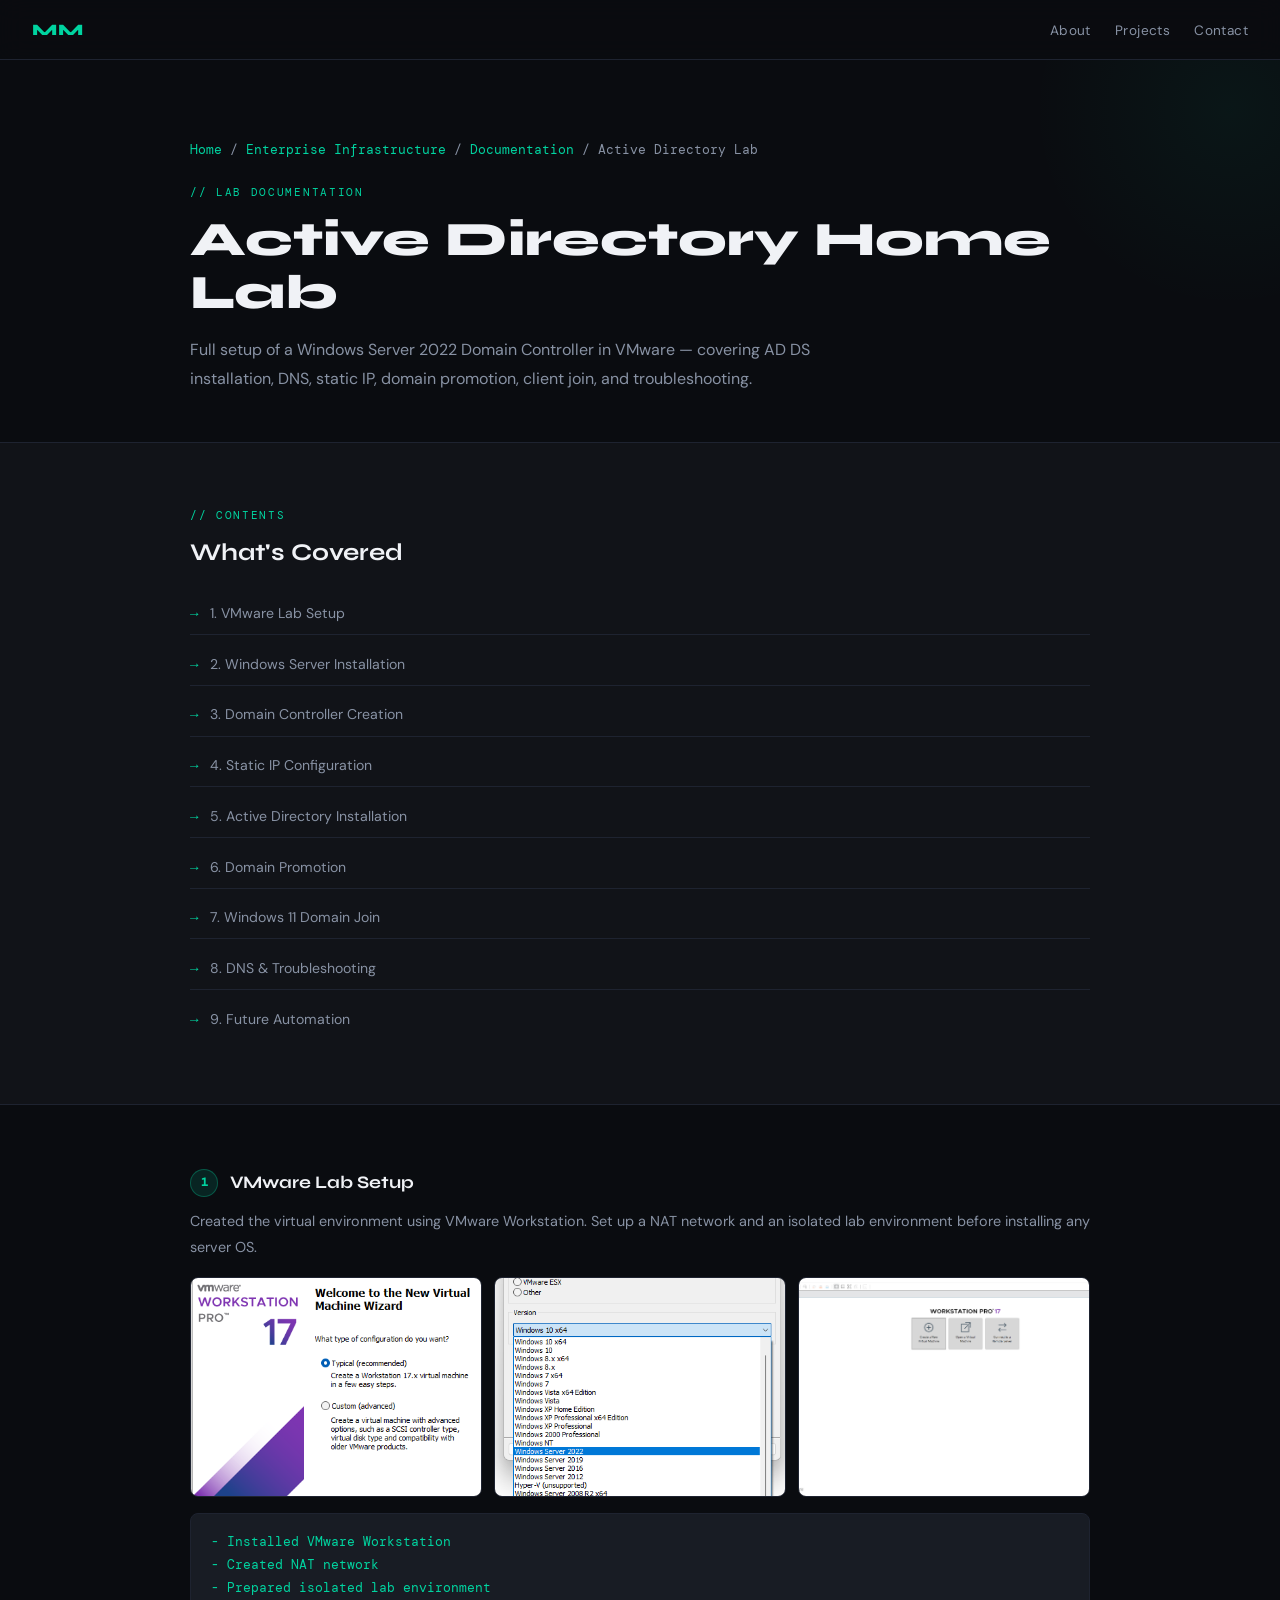
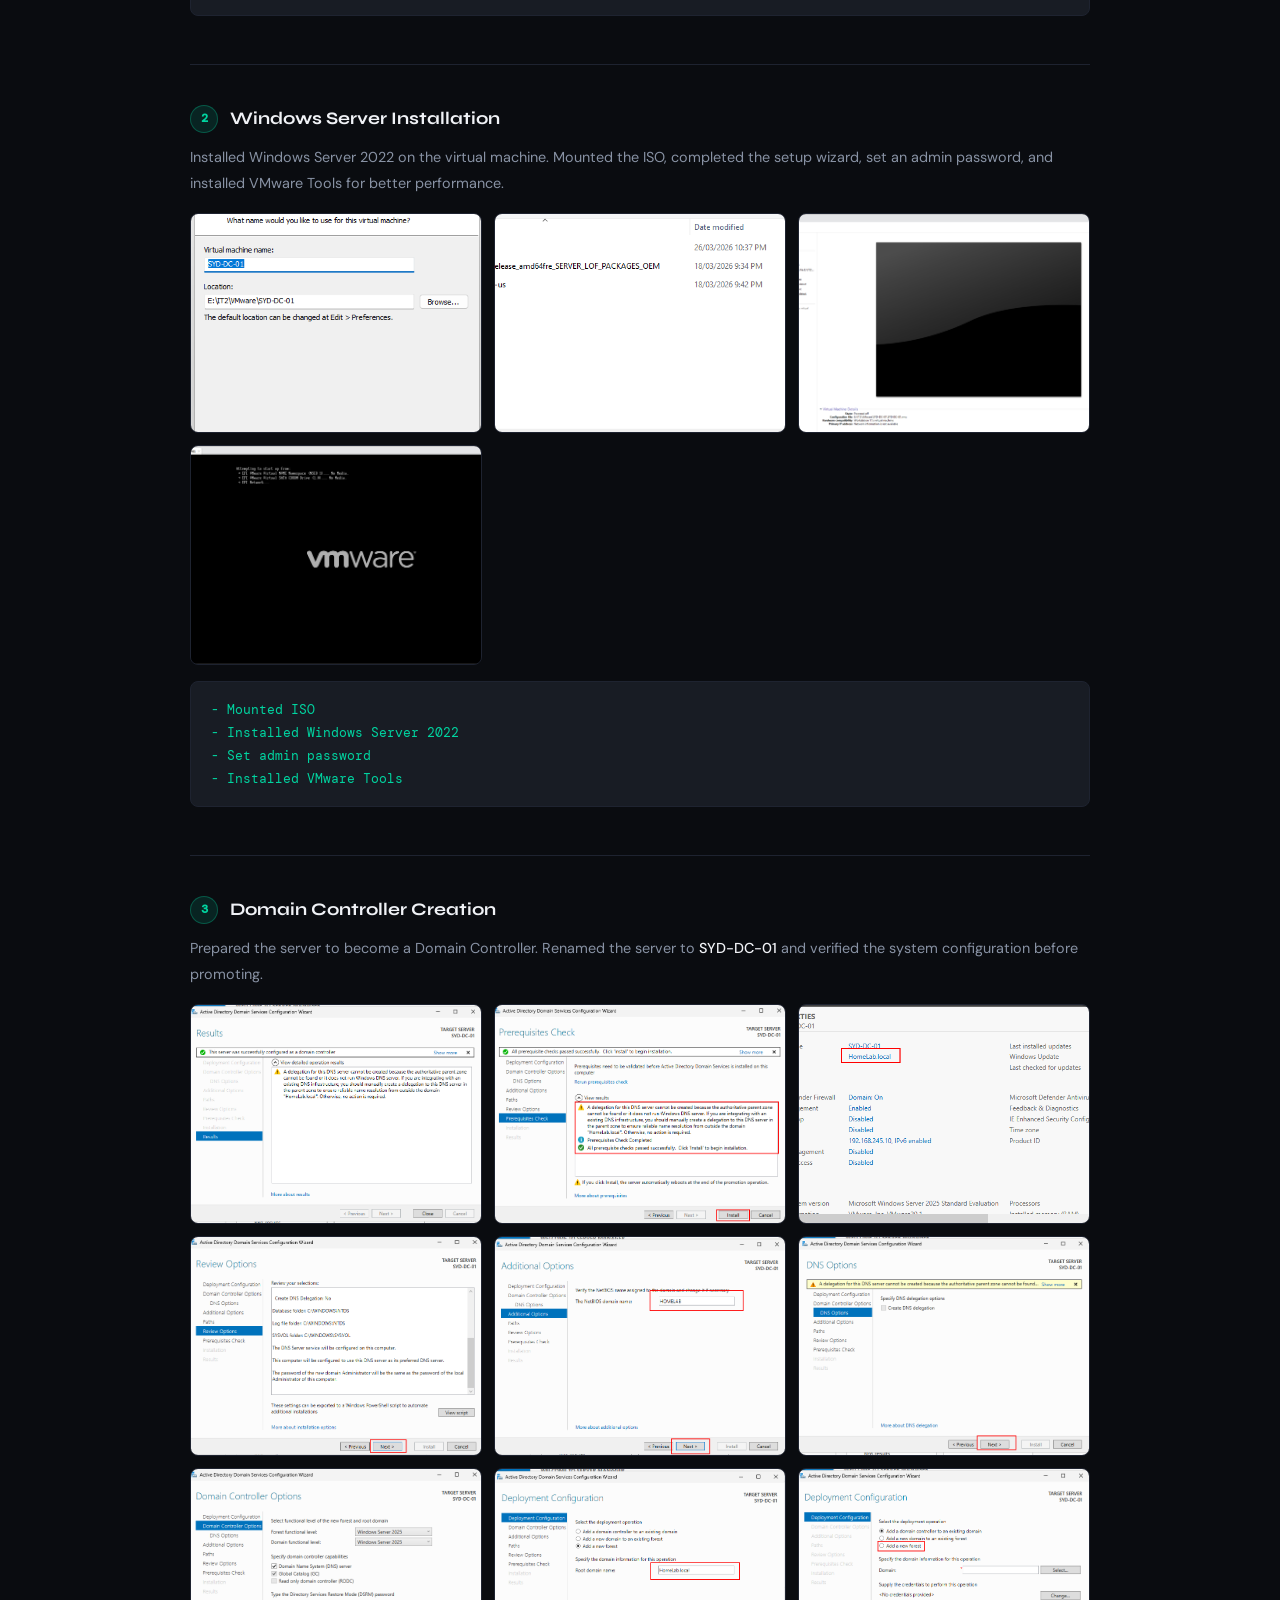
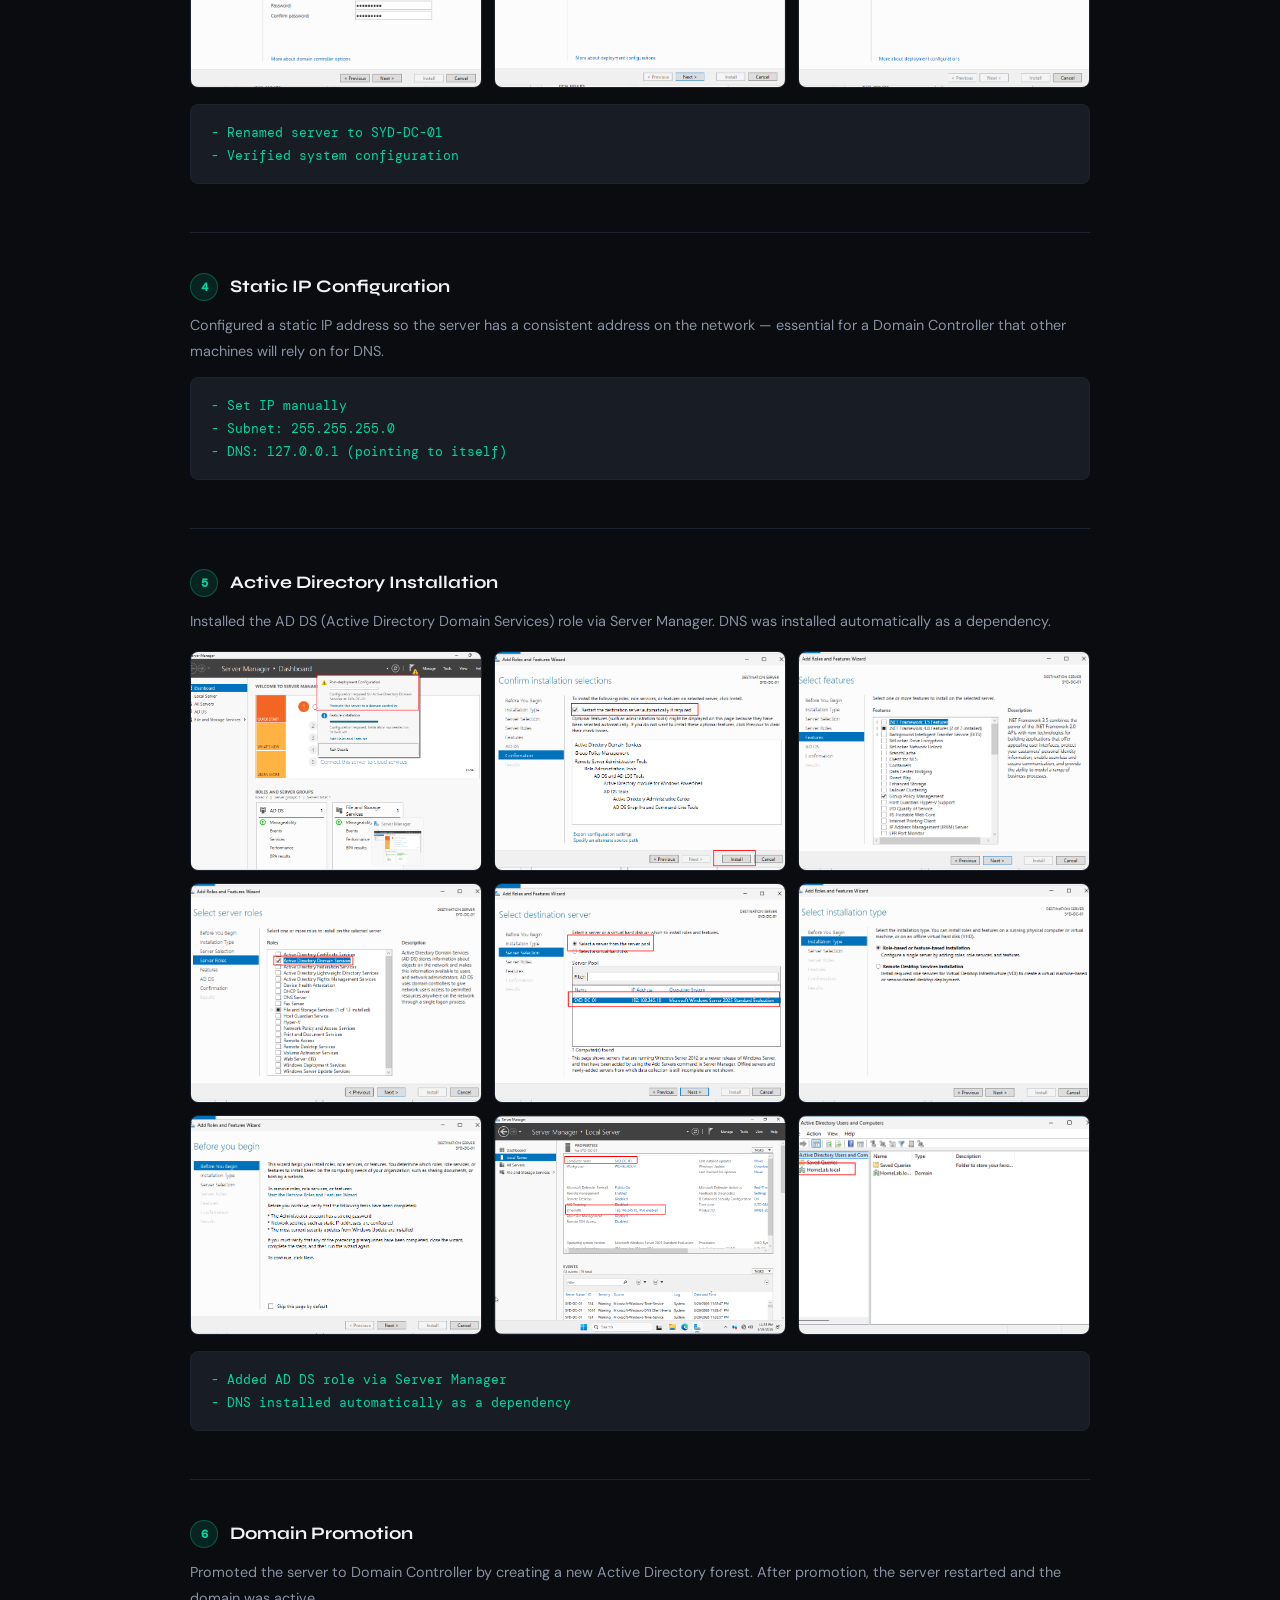
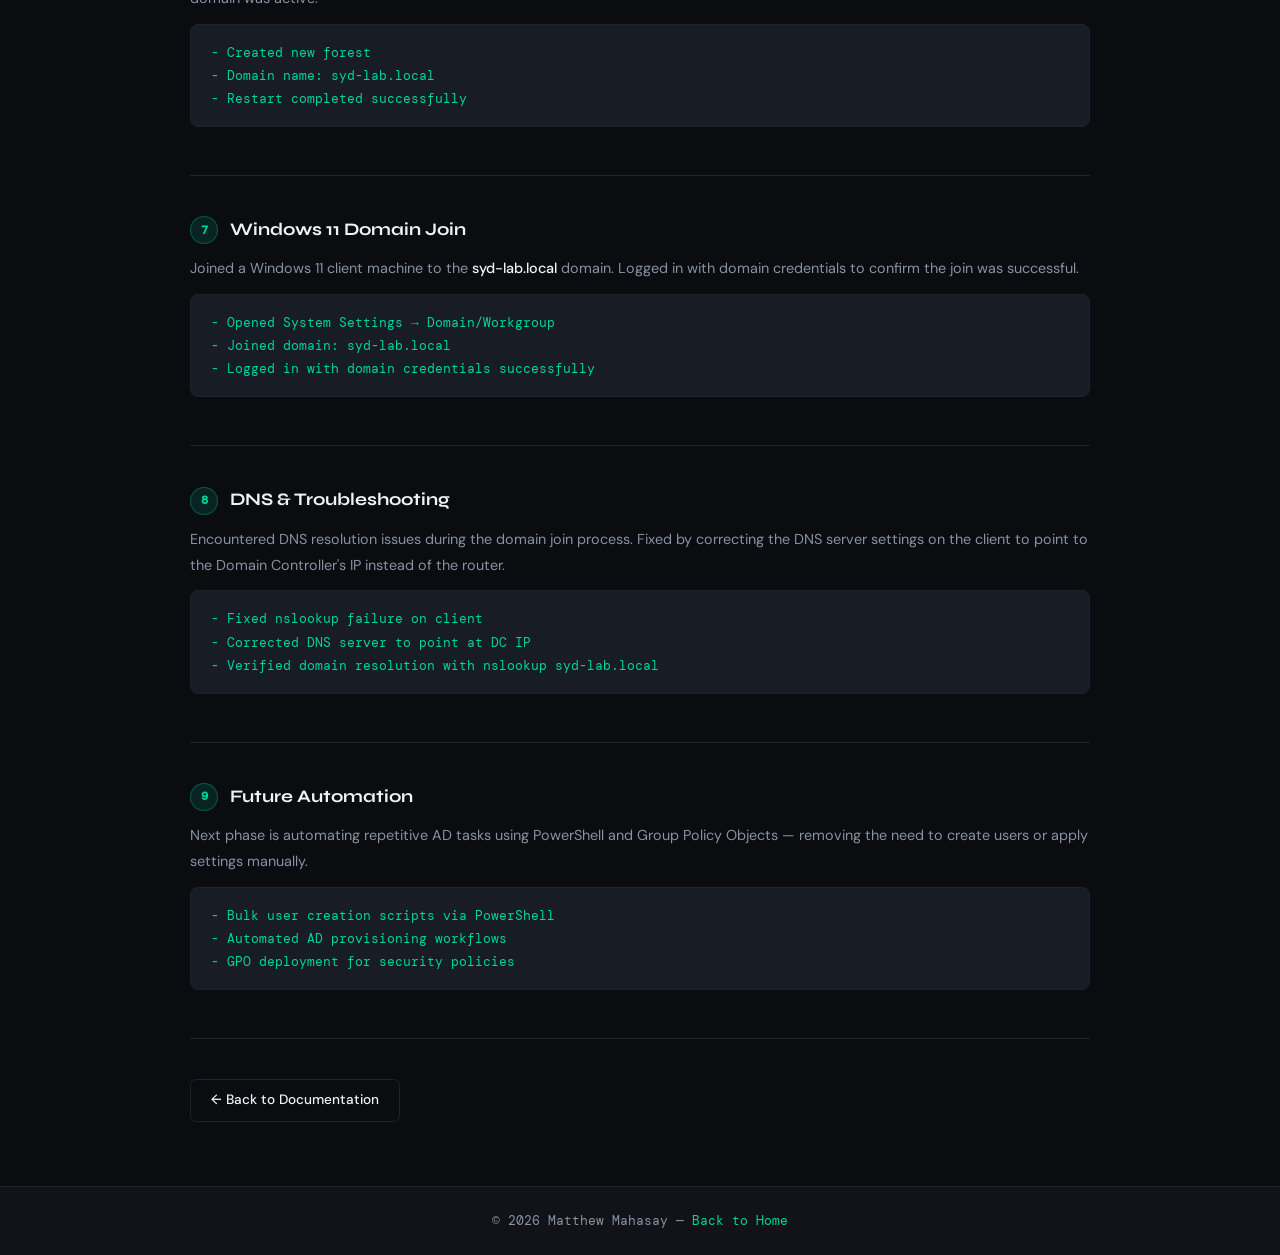
==== pages/ad-lab.html @ c027dfe4 "Initial commit - homelab website" ====
<!DOCTYPE html>
<html lang="en">
<head>
<meta charset="UTF-8">
<meta name="viewport" content="width=device-width, initial-scale=1.0">
<title>Active Directory Lab Documentation — Matthew Mahasay</title>
<link rel="stylesheet" href="../styles/theme.css">
</head>
<body>

<nav>
  <a href="../index.html" class="nav-logo">MM</a>
  <ul class="nav-links">
    <li><a href="../index.html#about">About</a></li>
    <li><a href="../index.html#projects">Projects</a></li>
    <li><a href="../index.html#contact">Contact</a></li>
  </ul>
</nav>

<main>
  <div class="page-hero">
    <div class="page-hero-inner">
      <div class="breadcrumb">
        <a href="../index.html">Home</a>
        <span>/</span>
        <a href="Enterprise Infrastructure.html">Enterprise Infrastructure</a>
        <span>/</span>
        <a href="documentation.html">Documentation</a>
        <span>/</span>
        <span>Active Directory Lab</span>
      </div>
      <div class="page-label">// lab documentation</div>
      <h1>Active Directory Home Lab</h1>
      <p>Full setup of a Windows Server 2022 Domain Controller in VMware — covering AD DS installation, DNS, static IP, domain promotion, client join, and troubleshooting.</p>
    </div>
  </div>

  <!-- CONTENTS -->
  <section class="section" style="background:var(--bg2)">
    <div class="section-inner">
      <div class="section-label">// contents</div>
      <h2>What's Covered</h2>
      <div class="next-steps">
        <div class="next-item">1. VMware Lab Setup</div>
        <div class="next-item">2. Windows Server Installation</div>
        <div class="next-item">3. Domain Controller Creation</div>
        <div class="next-item">4. Static IP Configuration</div>
        <div class="next-item">5. Active Directory Installation</div>
        <div class="next-item">6. Domain Promotion</div>
        <div class="next-item">7. Windows 11 Domain Join</div>
        <div class="next-item">8. DNS & Troubleshooting</div>
        <div class="next-item">9. Future Automation</div>
      </div>
    </div>
  </section>

  <!-- STEP 1 -->
  <section class="section" style="background:var(--bg)">
    <div class="section-inner">
      <div class="doc-step">
        <h3><span class="step-num">1</span> VMware Lab Setup</h3>
        <p>Created the virtual environment using VMware Workstation. Set up a NAT network and an isolated lab environment before installing any server OS.</p>
        <div class="img-grid">
          <img src="../images/AD Setup/a.png" alt="VMware setup">
          <img src="../images/AD Setup/b.png" alt="VMware setup">
          <img src="../images/AD Setup/c.png" alt="VMware setup">
        </div>
        <pre>- Installed VMware Workstation
- Created NAT network
- Prepared isolated lab environment</pre>
      </div>

      <div class="divider"></div>

      <!-- STEP 2 -->
      <div class="doc-step">
        <h3><span class="step-num">2</span> Windows Server Installation</h3>
        <p>Installed Windows Server 2022 on the virtual machine. Mounted the ISO, completed the setup wizard, set an admin password, and installed VMware Tools for better performance.</p>
        <div class="img-grid">
          <img src="../images/AD Setup/e.png" alt="Server install">
          <img src="../images/AD Setup/f.png" alt="Server install">
          <img src="../images/AD Setup/g.png" alt="Server install">
          <img src="../images/AD Setup/d.png" alt="Server install">
        </div>
        <pre>- Mounted ISO
- Installed Windows Server 2022
- Set admin password
- Installed VMware Tools</pre>
      </div>

      <div class="divider"></div>

      <!-- STEP 3 -->
      <div class="doc-step">
        <h3><span class="step-num">3</span> Domain Controller Creation</h3>
        <p>Prepared the server to become a Domain Controller. Renamed the server to <strong>SYD-DC-01</strong> and verified the system configuration before promoting.</p>
        <div class="img-grid">
          <img src="../images/AD Setup/h.png" alt="DC setup">
          <img src="../images/AD Setup/i.png" alt="DC setup">
          <img src="../images/AD Setup/j.png" alt="DC setup">
          <img src="../images/AD Setup/k.png" alt="DC setup">
          <img src="../images/AD Setup/l.png" alt="DC setup">
          <img src="../images/AD Setup/m.png" alt="DC setup">
          <img src="../images/AD Setup/n.png" alt="DC setup">
          <img src="../images/AD Setup/o.png" alt="DC setup">
          <img src="../images/AD Setup/p.png" alt="DC setup">
        </div>
        <pre>- Renamed server to SYD-DC-01
- Verified system configuration</pre>
      </div>

      <div class="divider"></div>

      <!-- STEP 4 -->
      <div class="doc-step">
        <h3><span class="step-num">4</span> Static IP Configuration</h3>
        <p>Configured a static IP address so the server has a consistent address on the network — essential for a Domain Controller that other machines will rely on for DNS.</p>
        <pre>- Set IP manually
- Subnet: 255.255.255.0
- DNS: 127.0.0.1 (pointing to itself)</pre>
      </div>

      <div class="divider"></div>

      <!-- STEP 5 -->
      <div class="doc-step">
        <h3><span class="step-num">5</span> Active Directory Installation</h3>
        <p>Installed the AD DS (Active Directory Domain Services) role via Server Manager. DNS was installed automatically as a dependency.</p>
        <div class="img-grid">
          <img src="../images/AD Setup/q.png" alt="AD install">
          <img src="../images/AD Setup/r.png" alt="AD install">
          <img src="../images/AD Setup/s.png" alt="AD install">
          <img src="../images/AD Setup/t.png" alt="AD install">
          <img src="../images/AD Setup/u.png" alt="AD install">
          <img src="../images/AD Setup/v.png" alt="AD install">
          <img src="../images/AD Setup/w.png" alt="AD install">
          <img src="../images/AD Setup/x.png" alt="AD install">
          <img src="../images/AD Setup/y.png" alt="AD install">
        </div>
        <pre>- Added AD DS role via Server Manager
- DNS installed automatically as a dependency</pre>
      </div>

      <div class="divider"></div>

      <!-- STEP 6 -->
      <div class="doc-step">
        <h3><span class="step-num">6</span> Domain Promotion</h3>
        <p>Promoted the server to Domain Controller by creating a new Active Directory forest. After promotion, the server restarted and the domain was active.</p>
        <pre>- Created new forest
- Domain name: syd-lab.local
- Restart completed successfully</pre>
      </div>

      <div class="divider"></div>

      <!-- STEP 7 -->
      <div class="doc-step">
        <h3><span class="step-num">7</span> Windows 11 Domain Join</h3>
        <p>Joined a Windows 11 client machine to the <strong>syd-lab.local</strong> domain. Logged in with domain credentials to confirm the join was successful.</p>
        <pre>- Opened System Settings → Domain/Workgroup
- Joined domain: syd-lab.local
- Logged in with domain credentials successfully</pre>
      </div>

      <div class="divider"></div>

      <!-- STEP 8 -->
      <div class="doc-step">
        <h3><span class="step-num">8</span> DNS & Troubleshooting</h3>
        <p>Encountered DNS resolution issues during the domain join process. Fixed by correcting the DNS server settings on the client to point to the Domain Controller's IP instead of the router.</p>
        <pre>- Fixed nslookup failure on client
- Corrected DNS server to point at DC IP
- Verified domain resolution with nslookup syd-lab.local</pre>
      </div>

      <div class="divider"></div>

      <!-- STEP 9 -->
      <div class="doc-step">
        <h3><span class="step-num">9</span> Future Automation</h3>
        <p>Next phase is automating repetitive AD tasks using PowerShell and Group Policy Objects — removing the need to create users or apply settings manually.</p>
        <pre>- Bulk user creation scripts via PowerShell
- Automated AD provisioning workflows
- GPO deployment for security policies</pre>
      </div>

      <div class="divider"></div>
      <a href="documentation.html" class="btn btn-ghost">← Back to Documentation</a>
    </div>
  </section>
</main>

<footer>© 2026 Matthew Mahasay — <a href="../index.html">Back to Home</a></footer>

</body>
</html>
---- styles/theme.css ----
@import url('https://fonts.googleapis.com/css2?family=DM+Mono:wght@400;500&family=Syne:wght@400;600;700;800&family=DM+Sans:wght@300;400;500&display=swap');

*{margin:0;padding:0;box-sizing:border-box}
:root{
  --bg:#0a0c10;
  --bg2:#111318;
  --bg3:#181c24;
  --accent:#00d4a0;
  --accent2:#0ea5e9;
  --text:#f0f2f6;
  --muted:#8892a4;
  --border:#1e2330;
  --card:#13161e;
}
html{scroll-behavior:smooth}
body{background:var(--bg);color:var(--text);font-family:'DM Sans',sans-serif;line-height:1.6;overflow-x:hidden;display:flex;flex-direction:column;min-height:100vh}
main{flex:1}

/* NAV */
nav{position:sticky;top:0;z-index:100;background:rgba(10,12,16,0.9);backdrop-filter:blur(12px);border-bottom:1px solid var(--border);padding:0 2rem;display:flex;align-items:center;justify-content:space-between;height:60px}
.nav-logo{font-family:'Syne',sans-serif;font-weight:800;font-size:1rem;letter-spacing:0.05em;color:var(--accent);text-decoration:none}
.nav-links{display:flex;gap:1.5rem;list-style:none;align-items:center}
.nav-links a{color:var(--muted);text-decoration:none;font-size:0.85rem;letter-spacing:0.03em;transition:color 0.2s}
.nav-links a:hover{color:var(--text)}
.nav-back{display:flex;align-items:center;gap:0.4rem;color:var(--muted);text-decoration:none;font-size:0.85rem;transition:color 0.2s}
.nav-back:hover{color:var(--accent)}
.nav-back::before{content:'←';font-size:0.9rem}

/* PAGE HERO */
.page-hero{padding:5rem 2rem 3rem;border-bottom:1px solid var(--border);background:var(--bg);position:relative;overflow:hidden}
.page-hero::before{content:'';position:absolute;top:-150px;right:-150px;width:400px;height:400px;background:radial-gradient(circle,rgba(0,212,160,0.05) 0%,transparent 70%);pointer-events:none}
.page-hero-inner{max-width:900px;margin:0 auto}
.page-label{font-family:'DM Mono',monospace;font-size:0.7rem;color:var(--accent);letter-spacing:0.15em;text-transform:uppercase;margin-bottom:0.75rem}
.page-hero h1{font-family:'Syne',sans-serif;font-size:clamp(2rem,4vw,3rem);font-weight:800;line-height:1.1;margin-bottom:1rem}
.page-hero p{color:var(--muted);max-width:650px;font-size:1rem;line-height:1.8}
.breadcrumb{display:flex;align-items:center;gap:0.5rem;margin-bottom:1.5rem;font-size:0.8rem;font-family:'DM Mono',monospace}
.breadcrumb a{color:var(--accent);text-decoration:none}
.breadcrumb a:hover{text-decoration:underline}
.breadcrumb span{color:var(--muted)}

/* SECTIONS */
.section{padding:4rem 2rem;border-bottom:1px solid var(--border)}
.section:last-of-type{border-bottom:none}
.section-inner{max-width:900px;margin:0 auto}
.section-label{font-family:'DM Mono',monospace;font-size:0.7rem;color:var(--accent);letter-spacing:0.15em;text-transform:uppercase;margin-bottom:0.6rem}
.section h2{font-family:'Syne',sans-serif;font-size:1.5rem;font-weight:700;margin-bottom:1.25rem}
.section p{color:var(--muted);line-height:1.8;margin-bottom:1rem;font-size:0.95rem}
.section p strong{color:var(--text);font-weight:500}
.section ul,.section ol{color:var(--muted);padding-left:1.5rem;font-size:0.95rem;line-height:2}
.section li strong{color:var(--text);font-weight:500}

/* SKILLS CHIPS */
.skills-wrap{display:flex;flex-wrap:wrap;gap:0.6rem;margin-top:0.5rem}
.skill-chip{background:var(--card);border:1px solid var(--border);border-radius:0.4rem;padding:0.5rem 1rem;font-size:0.8rem;color:var(--text);font-family:'DM Mono',monospace;transition:border-color 0.2s}
.skill-chip:hover{border-color:rgba(0,212,160,0.3)}

/* PROJECT TILES (sub-pages) */
.tiles-grid{display:grid;grid-template-columns:repeat(auto-fill,minmax(260px,1fr));gap:1.25rem;margin-top:1.5rem}
.tile{background:var(--card);border:1px solid var(--border);border-radius:0.75rem;overflow:hidden;text-decoration:none;display:flex;flex-direction:column;transition:border-color 0.2s,transform 0.2s}
.tile:hover{border-color:rgba(0,212,160,0.25);transform:translateY(-3px)}
.tile-img{width:100%;height:160px;object-fit:cover;background:var(--bg3);display:block}
.tile-body{padding:1.25rem;flex:1;display:flex;flex-direction:column}
.tile-badges{display:flex;gap:0.4rem;margin-bottom:0.75rem;flex-wrap:wrap}
.badge{font-size:0.65rem;padding:0.25rem 0.6rem;border-radius:2rem;font-family:'DM Mono',monospace;letter-spacing:0.04em}
.badge-active{background:rgba(0,212,160,0.1);color:var(--accent);border:1px solid rgba(0,212,160,0.2)}
.badge-soon{background:rgba(14,165,233,0.08);color:var(--accent2);border:1px solid rgba(14,165,233,0.15)}
.badge-done{background:rgba(255,255,255,0.05);color:var(--muted);border:1px solid var(--border)}
.tile-title{font-family:'Syne',sans-serif;font-size:1rem;font-weight:700;color:var(--text);margin-bottom:0.4rem}
.tile-desc{font-size:0.82rem;color:var(--muted);line-height:1.65;flex:1}
.tile-tools{margin-top:0.75rem;padding-top:0.75rem;border-top:1px solid var(--border);display:flex;gap:0.35rem;flex-wrap:wrap}
.tool-tag{font-size:0.65rem;color:var(--muted);font-family:'DM Mono',monospace;padding:0.15rem 0.5rem;background:rgba(255,255,255,0.04);border-radius:0.2rem}

/* DOCUMENTATION STEPS */
.doc-step{margin-bottom:3rem}
.doc-step h3{font-family:'Syne',sans-serif;font-size:1.1rem;font-weight:700;color:var(--text);margin-bottom:0.75rem;display:flex;align-items:center;gap:0.75rem}
.step-num{width:28px;height:28px;border-radius:50%;background:rgba(0,212,160,0.12);border:1px solid rgba(0,212,160,0.3);color:var(--accent);font-family:'DM Mono',monospace;font-size:0.75rem;display:flex;align-items:center;justify-content:center;flex-shrink:0}
.doc-step p{color:var(--muted);font-size:0.9rem;line-height:1.8;margin-bottom:0.75rem}
.doc-step pre{background:var(--bg3);border:1px solid var(--border);border-radius:0.5rem;padding:1rem 1.25rem;font-family:'DM Mono',monospace;font-size:0.8rem;color:var(--accent);overflow-x:auto;margin:0.75rem 0;line-height:1.8}

/* IMAGES */
.doc-img{width:100%;height:auto;border-radius:0.5rem;border:1px solid var(--border);margin:0.75rem 0;display:block}
.img-grid{display:grid;grid-template-columns:repeat(auto-fill,minmax(280px,1fr));gap:0.75rem;margin:1rem 0}
.img-grid img{width:100%;height:220px;object-fit:cover;border-radius:0.5rem;border:1px solid var(--border);display:block}

/* TOPOLOGY */
.topology-box{background:var(--card);border:1px solid var(--border);border-radius:0.75rem;padding:1.5rem;margin:1rem 0}
.topology-box img{width:100%;height:auto;border-radius:0.4rem;display:block;margin-bottom:1rem}
.topology-box p{color:var(--muted);font-size:0.85rem;line-height:1.75}

/* HARDWARE LIST */
.hw-list{display:flex;flex-direction:column;gap:0.6rem;margin-top:0.5rem}
.hw-item{display:flex;align-items:flex-start;gap:1rem;padding:0.85rem 1rem;background:var(--card);border:1px solid var(--border);border-radius:0.5rem}
.hw-icon{width:32px;height:32px;border-radius:0.35rem;background:rgba(0,212,160,0.1);display:flex;align-items:center;justify-content:center;font-size:0.9rem;flex-shrink:0}
.hw-name{font-size:0.88rem;font-weight:500;color:var(--text)}
.hw-desc{font-size:0.78rem;color:var(--muted);margin-top:0.1rem}

/* NEXT STEPS */
.next-steps{display:flex;flex-direction:column;gap:0.5rem}
.next-item{display:flex;align-items:center;gap:0.75rem;padding:0.6rem 0;border-bottom:1px solid var(--border);font-size:0.88rem;color:var(--muted)}
.next-item:last-child{border-bottom:none}
.next-item::before{content:'→';color:var(--accent);font-family:'DM Mono',monospace;flex-shrink:0}

/* BUTTONS */
.btn{display:inline-flex;align-items:center;gap:0.4rem;padding:0.6rem 1.25rem;border-radius:0.4rem;font-size:0.85rem;font-weight:500;text-decoration:none;transition:all 0.2s;font-family:'DM Sans',sans-serif;cursor:pointer;border:none}
.btn-primary{background:var(--accent);color:#000}
.btn-primary:hover{background:#00f0b8;transform:translateY(-1px)}
.btn-ghost{background:transparent;color:var(--text);border:1px solid var(--border)}
.btn-ghost:hover{border-color:var(--muted)}
.btn-sm{padding:0.45rem 1rem;font-size:0.8rem}

/* DIVIDER */
.divider{height:1px;background:var(--border);margin:2.5rem 0}

/* FOOTER */
footer{background:var(--bg2);border-top:1px solid var(--border);padding:1.5rem 2rem;text-align:center;font-size:0.8rem;color:var(--muted);font-family:'DM Mono',monospace}
footer a{color:var(--accent);text-decoration:none}
footer a:hover{text-decoration:underline}
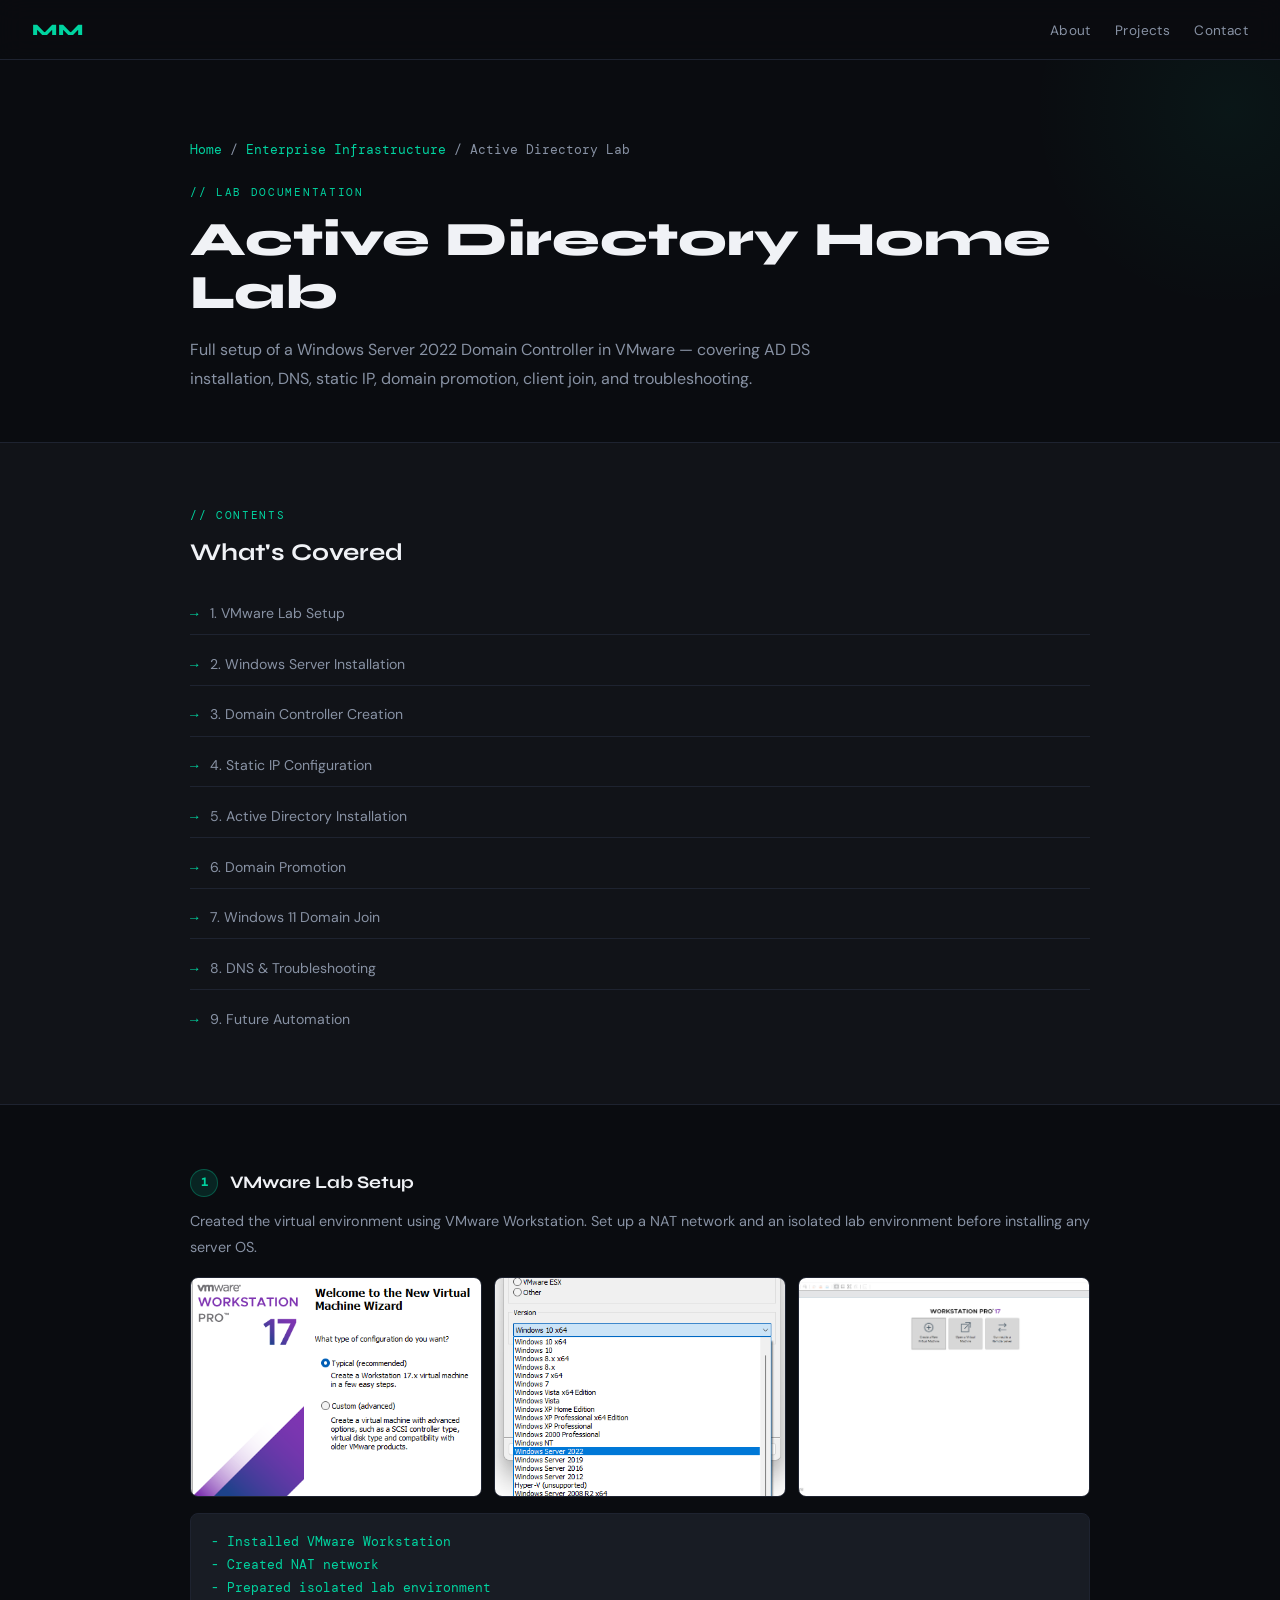
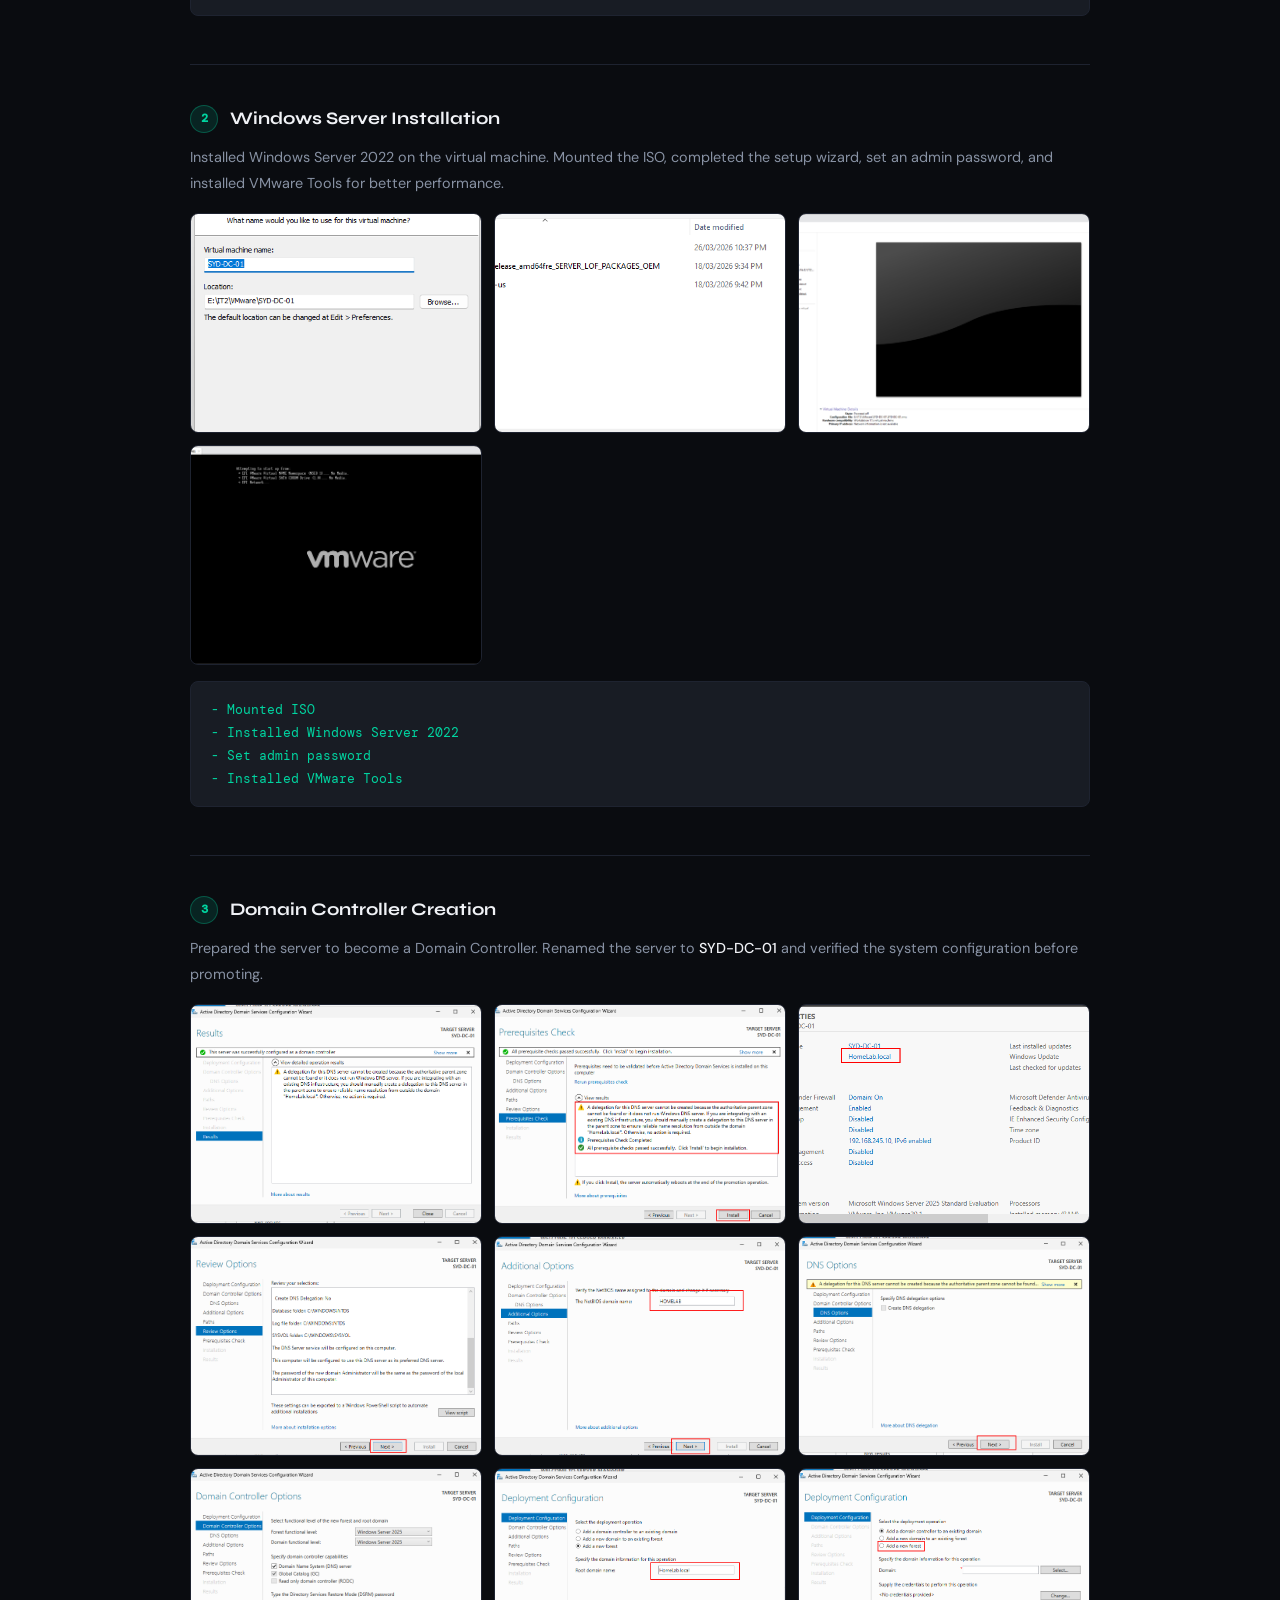
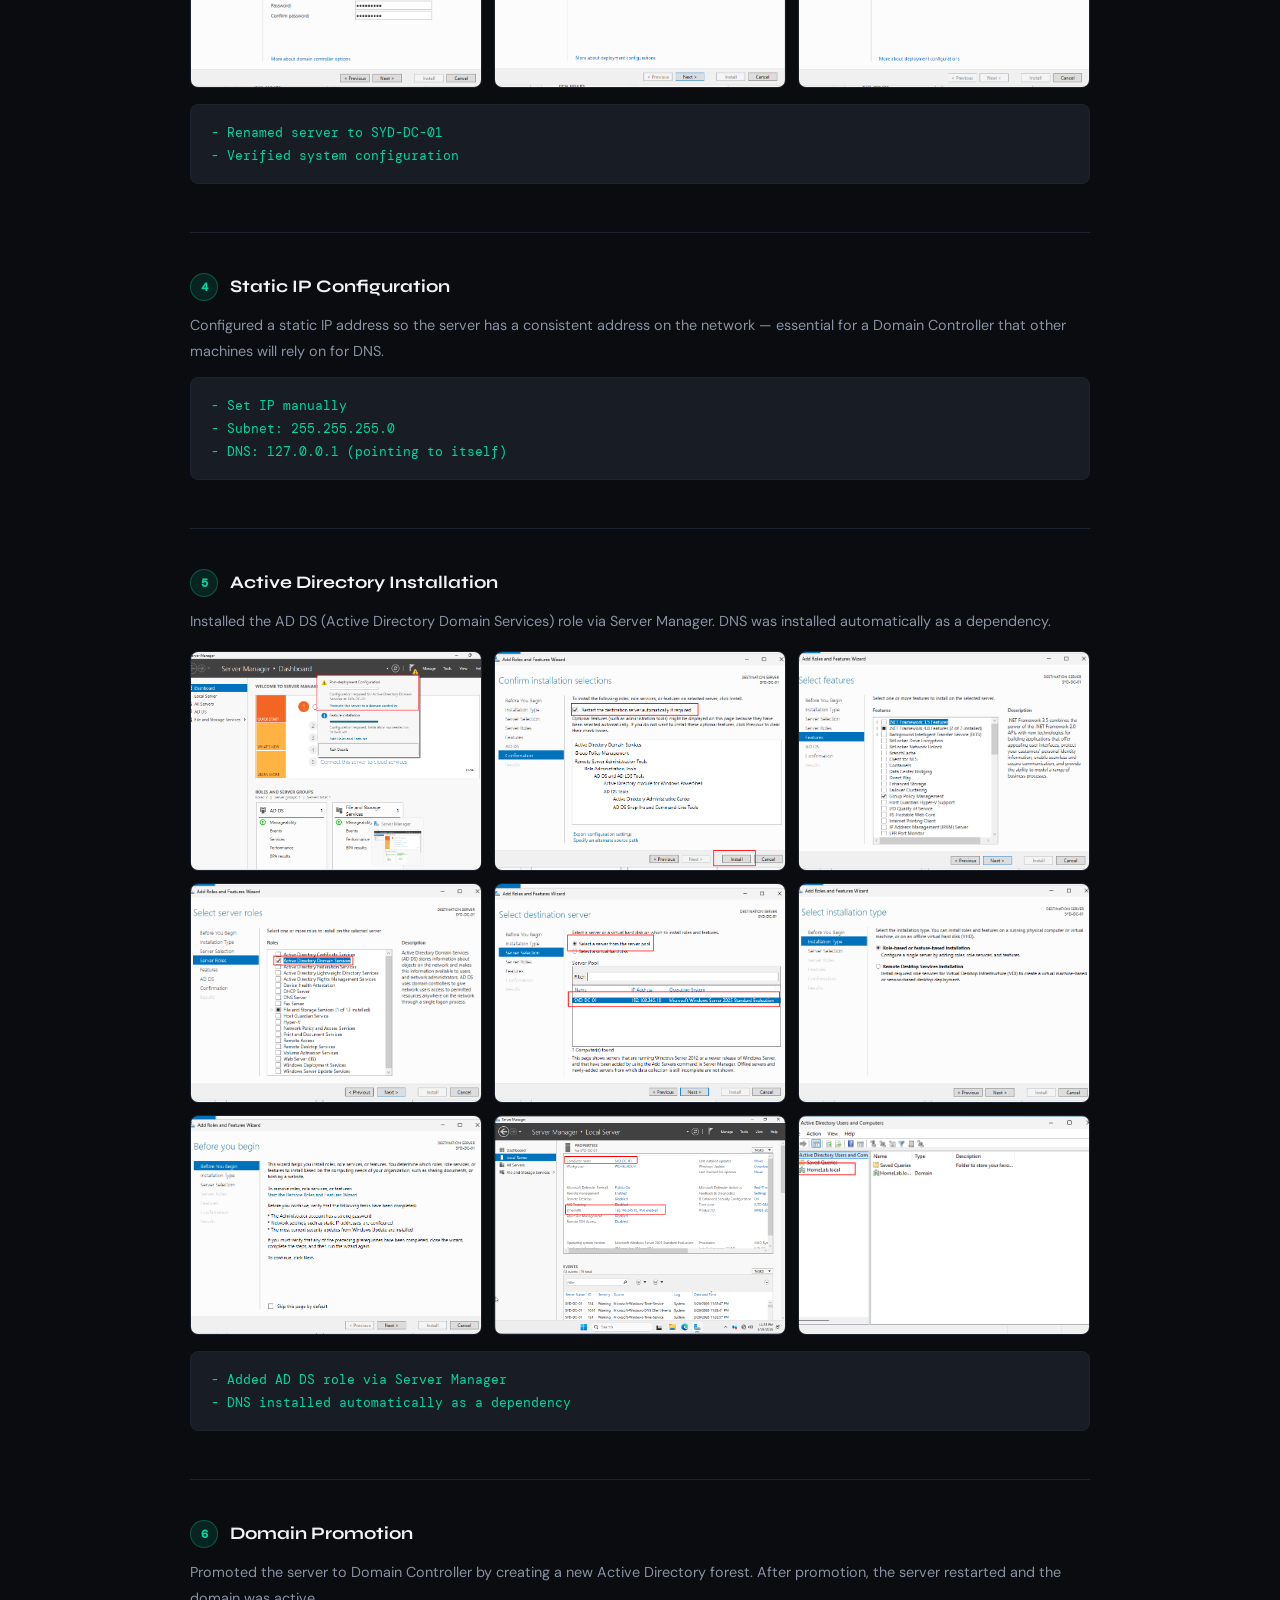
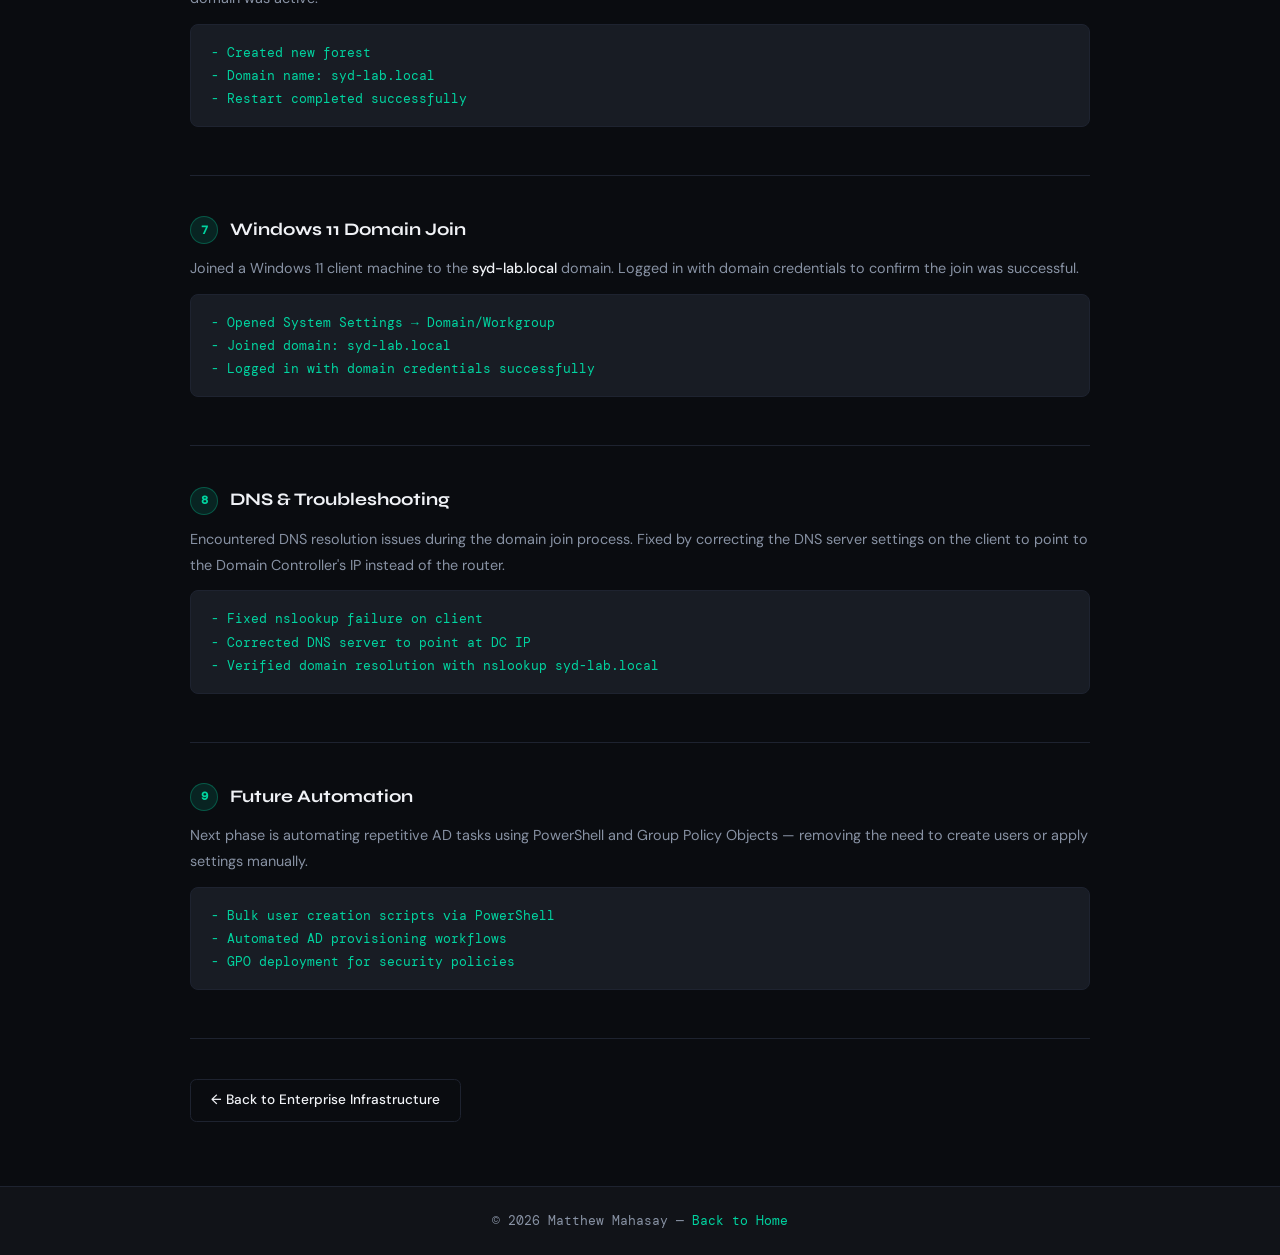
==== commit cdee0841: "Updated Pages" ====
--- a/pages/ad-lab.html
+++ b/pages/ad-lab.html
@@ -24,8 +24,6 @@
         <a href="../index.html">Home</a>
         <span>/</span>
         <a href="Enterprise Infrastructure.html">Enterprise Infrastructure</a>
-        <span>/</span>
-        <a href="documentation.html">Documentation</a>
         <span>/</span>
         <span>Active Directory Lab</span>
       </div>
@@ -186,7 +184,7 @@
       </div>
 
       <div class="divider"></div>
-      <a href="documentation.html" class="btn btn-ghost">← Back to Documentation</a>
+      <a href="Enterprise Infrastructure.html" class="btn btn-ghost">← Back to Enterprise Infrastructure</a>
     </div>
   </section>
 </main>
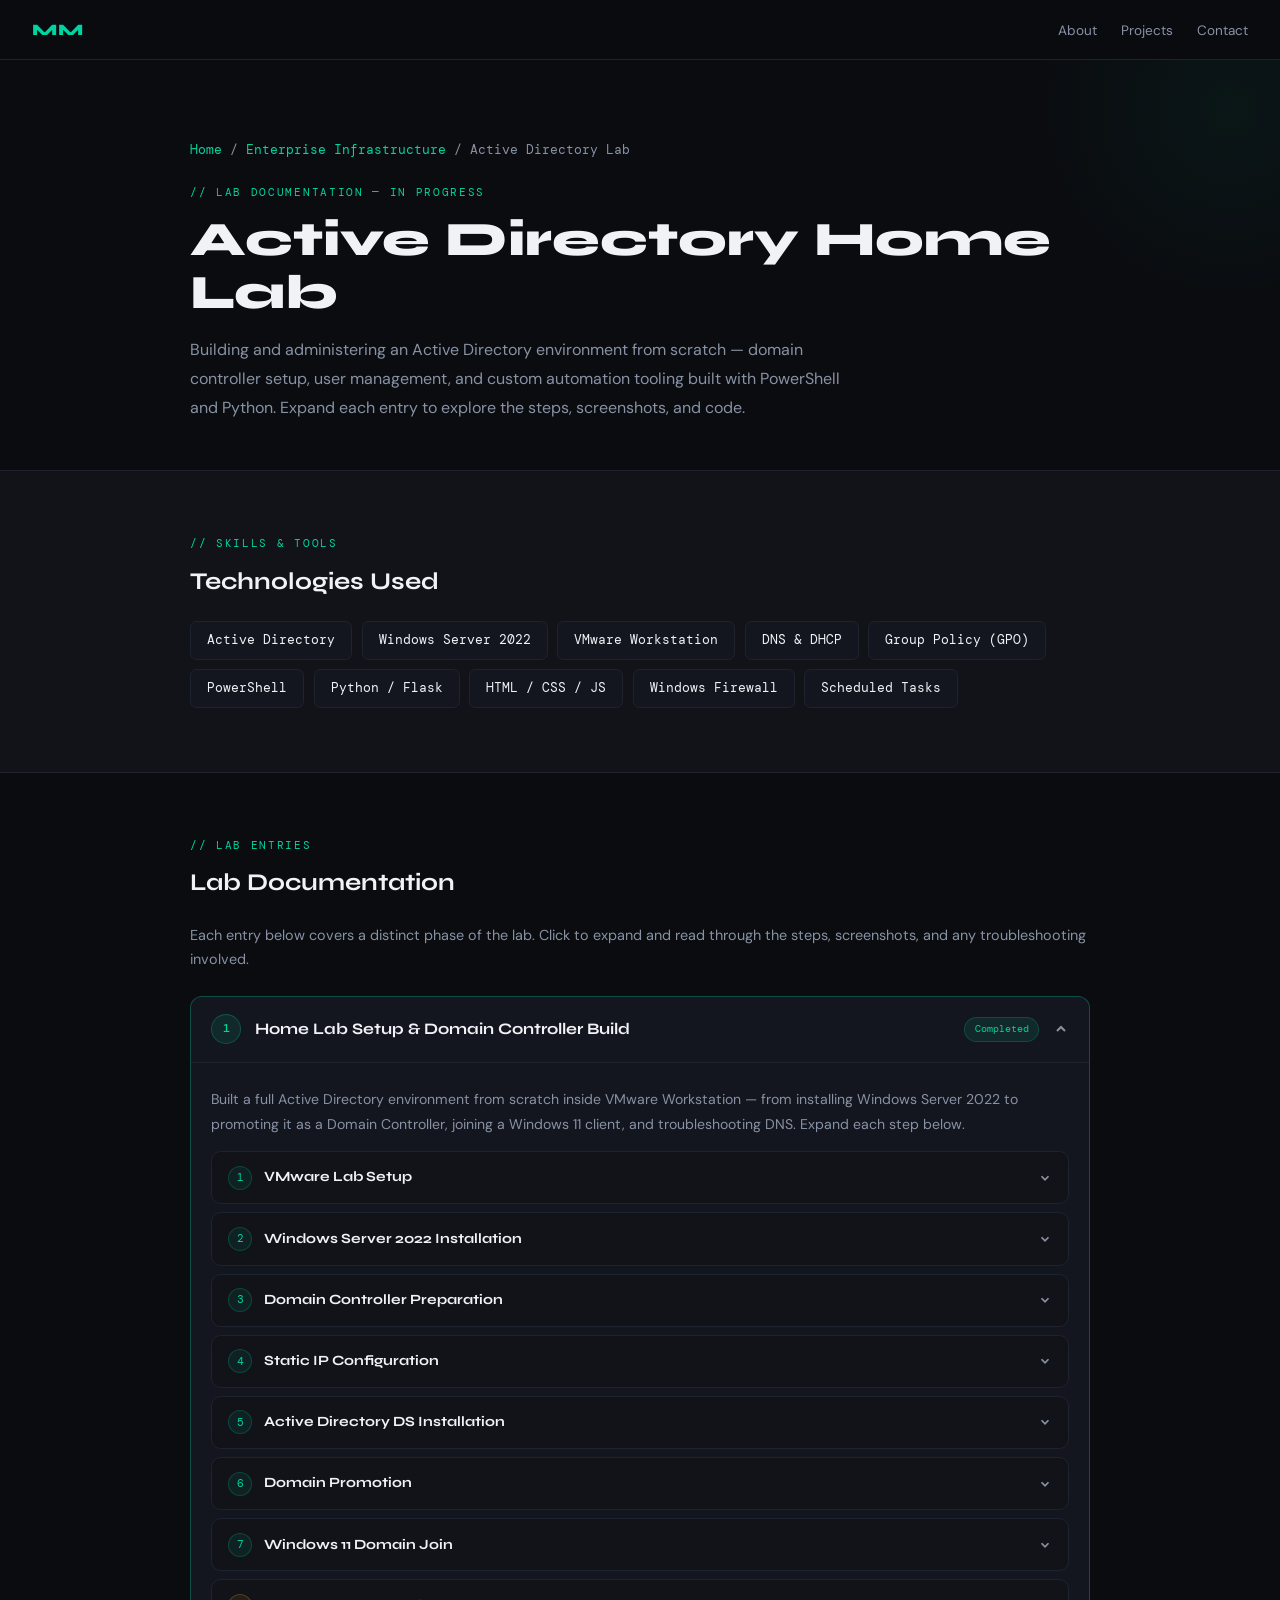
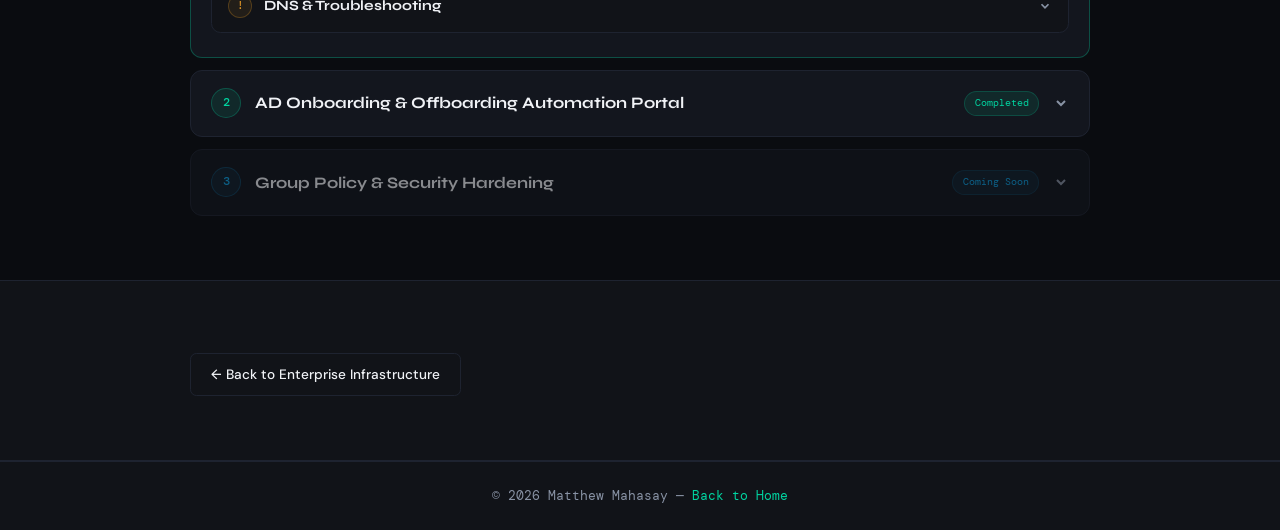
==== commit cf7947ce: "AD update" ====
--- a/pages/ad-lab.html
+++ b/pages/ad-lab.html
@@ -3,8 +3,113 @@
 <head>
 <meta charset="UTF-8">
 <meta name="viewport" content="width=device-width, initial-scale=1.0">
-<title>Active Directory Lab Documentation — Matthew Mahasay</title>
-<link rel="stylesheet" href="../styles/theme.css">
+<title>Active Directory Lab — Matthew Mahasay</title>
+<link href="https://fonts.googleapis.com/css2?family=DM+Mono:wght@400;500&family=Syne:wght@400;600;700;800&family=DM+Sans:wght@300;400;500&display=swap" rel="stylesheet">
+<style>
+*{margin:0;padding:0;box-sizing:border-box}
+:root{--bg:#0a0c10;--bg2:#111318;--bg3:#181c24;--accent:#00d4a0;--accent2:#0ea5e9;--text:#f0f2f6;--muted:#8892a4;--border:#1e2330;--card:#13161e}
+html{scroll-behavior:smooth}
+body{background:var(--bg);color:var(--text);font-family:'DM Sans',sans-serif;line-height:1.6;overflow-x:hidden;display:flex;flex-direction:column;min-height:100vh}
+main{flex:1}
+
+nav{position:sticky;top:0;z-index:100;background:rgba(10,12,16,0.9);backdrop-filter:blur(12px);border-bottom:1px solid var(--border);padding:0 2rem;display:flex;align-items:center;justify-content:space-between;height:60px}
+.nav-logo{font-family:'Syne',sans-serif;font-weight:800;font-size:1rem;letter-spacing:0.05em;color:var(--accent);text-decoration:none}
+.nav-links{display:flex;gap:1.5rem;list-style:none}
+.nav-links a{color:var(--muted);text-decoration:none;font-size:0.85rem;transition:color 0.2s}
+.nav-links a:hover{color:var(--text)}
+
+.page-hero{padding:5rem 2rem 3rem;border-bottom:1px solid var(--border);background:var(--bg);position:relative;overflow:hidden}
+.page-hero::before{content:'';position:absolute;top:-150px;right:-150px;width:400px;height:400px;background:radial-gradient(circle,rgba(0,212,160,0.05) 0%,transparent 70%);pointer-events:none}
+.page-hero-inner{max-width:900px;margin:0 auto}
+.breadcrumb{display:flex;align-items:center;gap:0.5rem;margin-bottom:1.5rem;font-size:0.8rem;font-family:'DM Mono',monospace}
+.breadcrumb a{color:var(--accent);text-decoration:none}
+.breadcrumb a:hover{text-decoration:underline}
+.breadcrumb span{color:var(--muted)}
+.page-label{font-family:'DM Mono',monospace;font-size:0.7rem;color:var(--accent);letter-spacing:0.15em;text-transform:uppercase;margin-bottom:0.75rem}
+.page-hero h1{font-family:'Syne',sans-serif;font-size:clamp(2rem,4vw,3rem);font-weight:800;line-height:1.1;margin-bottom:1rem}
+.page-hero p{color:var(--muted);max-width:650px;font-size:1rem;line-height:1.8}
+
+.section{padding:4rem 2rem;border-bottom:1px solid var(--border)}
+.section-inner{max-width:900px;margin:0 auto}
+.section-label{font-family:'DM Mono',monospace;font-size:0.7rem;color:var(--accent);letter-spacing:0.15em;text-transform:uppercase;margin-bottom:0.6rem}
+.section h2{font-family:'Syne',sans-serif;font-size:1.5rem;font-weight:700;margin-bottom:1.25rem}
+
+.skills-wrap{display:flex;flex-wrap:wrap;gap:0.6rem}
+.skill-chip{background:var(--card);border:1px solid var(--border);border-radius:0.4rem;padding:0.5rem 1rem;font-size:0.8rem;color:var(--text);font-family:'DM Mono',monospace;transition:border-color 0.2s}
+.skill-chip:hover{border-color:rgba(0,212,160,0.3)}
+
+/* TOP-LEVEL ACCORDION (Lab entries) */
+.acc{display:flex;flex-direction:column;gap:0.75rem}
+.acc-item{background:var(--card);border:1px solid var(--border);border-radius:0.75rem;overflow:hidden;transition:border-color 0.2s}
+.acc-item.open{border-color:rgba(0,212,160,0.3)}
+.acc-header{display:flex;align-items:center;gap:0.85rem;padding:1.1rem 1.25rem;cursor:pointer;user-select:none}
+.acc-header:hover .acc-title{color:var(--accent)}
+.acc-num{width:30px;height:30px;border-radius:50%;background:rgba(0,212,160,0.1);border:1px solid rgba(0,212,160,0.25);color:var(--accent);font-family:'DM Mono',monospace;font-size:0.72rem;display:flex;align-items:center;justify-content:center;flex-shrink:0;font-weight:500}
+.acc-title{font-family:'Syne',sans-serif;font-size:1rem;font-weight:700;color:var(--text);flex:1;transition:color 0.2s}
+.acc-badge{font-size:0.62rem;padding:0.22rem 0.6rem;border-radius:2rem;font-family:'DM Mono',monospace;white-space:nowrap;flex-shrink:0}
+.acc-badge.done{background:rgba(0,212,160,0.1);color:var(--accent);border:1px solid rgba(0,212,160,0.2)}
+.acc-badge.soon{background:rgba(14,165,233,0.08);color:var(--accent2);border:1px solid rgba(14,165,233,0.15)}
+.acc-arrow{width:16px;height:16px;color:var(--muted);transition:transform 0.25s;flex-shrink:0}
+.acc-item.open .acc-arrow{transform:rotate(180deg)}
+.acc-body{max-height:0;overflow:hidden;transition:max-height 0.4s ease}
+.acc-item.open .acc-body{max-height:9000px}
+.acc-inner{padding:1.5rem 1.25rem;border-top:1px solid var(--border)}
+
+/* INNER STEP ACCORDIONS */
+.steps-acc{display:flex;flex-direction:column;gap:0.5rem;margin-top:0.5rem}
+.step-item{background:var(--bg2);border:1px solid var(--border);border-radius:0.6rem;overflow:hidden;transition:border-color 0.2s}
+.step-item.open{border-color:rgba(0,212,160,0.2)}
+.step-header{display:flex;align-items:center;gap:0.75rem;padding:0.85rem 1rem;cursor:pointer;user-select:none}
+.step-header:hover .step-title{color:var(--accent)}
+.step-num{width:24px;height:24px;border-radius:50%;background:rgba(0,212,160,0.08);border:1px solid rgba(0,212,160,0.2);color:var(--accent);font-family:'DM Mono',monospace;font-size:0.68rem;display:flex;align-items:center;justify-content:center;flex-shrink:0}
+.step-num.warn{background:rgba(239,159,39,0.08);border-color:rgba(239,159,39,0.25);color:#ef9f27}
+.step-title{font-family:'Syne',sans-serif;font-size:0.88rem;font-weight:700;color:var(--text);flex:1;transition:color 0.2s}
+.step-arrow{width:14px;height:14px;color:var(--muted);transition:transform 0.2s;flex-shrink:0}
+.step-item.open .step-arrow{transform:rotate(180deg)}
+.step-body{max-height:0;overflow:hidden;transition:max-height 0.3s ease}
+.step-item.open .step-body{max-height:3000px}
+.step-inner{padding:1rem;border-top:1px solid var(--border)}
+.step-inner p{color:var(--muted);font-size:0.85rem;line-height:1.8;margin-bottom:0.75rem}
+.step-inner p:last-child{margin-bottom:0}
+.step-inner p strong{color:var(--text);font-weight:500}
+.step-inner pre{background:var(--bg);border:1px solid var(--border);border-radius:0.4rem;padding:0.75rem 1rem;font-family:'DM Mono',monospace;font-size:0.76rem;color:var(--accent);line-height:1.8;margin:0.75rem 0;overflow-x:auto;white-space:pre}
+.step-img-grid{display:grid;grid-template-columns:repeat(auto-fill,minmax(200px,1fr));gap:0.6rem;margin:0.75rem 0}
+.step-img-grid img{width:100%;height:170px;object-fit:cover;border-radius:0.4rem;border:1px solid var(--border);display:block}
+.fix-box{display:flex;gap:0.75rem;align-items:flex-start;padding:0.75rem 1rem;background:var(--bg);border-left:2px solid #ef9f27;border-radius:0 0.4rem 0.4rem 0;margin:0.75rem 0}
+.fix-label{font-size:0.65rem;color:#ef9f27;font-family:'DM Mono',monospace;font-weight:500;flex-shrink:0;margin-top:3px;letter-spacing:0.08em;text-transform:uppercase}
+.fix-text{font-size:0.82rem;color:var(--muted);line-height:1.65}
+.fix-text code{font-family:'DM Mono',monospace;color:var(--accent);font-size:0.76rem}
+
+/* CODE BLOCK for automation section */
+.code-block{background:var(--bg);border:1px solid var(--border);border-radius:0.5rem;overflow:hidden;margin:1rem 0}
+.code-block-header{display:flex;align-items:center;justify-content:space-between;padding:0.6rem 1rem;border-bottom:1px solid var(--border);background:var(--bg3)}
+.code-block-lang{font-family:'DM Mono',monospace;font-size:0.68rem;color:var(--muted);letter-spacing:0.08em}
+.code-block-name{font-family:'DM Mono',monospace;font-size:0.68rem;color:var(--accent2)}
+.code-block pre{padding:1rem;font-family:'DM Mono',monospace;font-size:0.75rem;color:#c8d8e8;line-height:1.85;overflow-x:auto;white-space:pre;margin:0}
+.code-kw{color:#00d4a0}
+.code-cm{color:#4a5568;font-style:italic}
+.code-str{color:#f6c90e}
+.code-var{color:#0ea5e9}
+.code-fn{color:#f0a0d0}
+
+.acc-inner p{color:var(--muted);font-size:0.88rem;line-height:1.8;margin-bottom:0.85rem}
+.acc-inner p strong{color:var(--text);font-weight:500}
+.acc-inner h3{font-family:'Syne',sans-serif;font-size:1rem;font-weight:700;color:var(--text);margin:1.25rem 0 0.5rem}
+.acc-inner ul{color:var(--muted);font-size:0.85rem;line-height:1.9;padding-left:1.25rem}
+.acc-inner ul li{margin-bottom:0.2rem}
+.acc-sub-label{font-family:'DM Mono',monospace;font-size:0.68rem;color:var(--accent2);letter-spacing:0.1em;text-transform:uppercase;margin:1.25rem 0 0.5rem;display:block}
+
+.next-steps{display:flex;flex-direction:column;gap:0.5rem}
+.next-item{display:flex;align-items:center;gap:0.75rem;padding:0.6rem 0;border-bottom:1px solid var(--border);font-size:0.88rem;color:var(--muted)}
+.next-item:last-child{border-bottom:none}
+.next-item::before{content:'→';color:var(--accent);font-family:'DM Mono',monospace;flex-shrink:0}
+
+.btn{display:inline-flex;align-items:center;gap:0.4rem;padding:0.6rem 1.25rem;border-radius:0.4rem;font-size:0.85rem;font-weight:500;text-decoration:none;transition:all 0.2s;font-family:'DM Sans',sans-serif;border:1px solid var(--border);color:var(--text);background:transparent}
+.btn:hover{border-color:var(--muted)}
+
+footer{background:var(--bg2);border-top:1px solid var(--border);padding:1.5rem 2rem;text-align:center;font-size:0.8rem;color:var(--muted);font-family:'DM Mono',monospace}
+footer a{color:var(--accent);text-decoration:none}
+</style>
 </head>
 <body>
 
@@ -27,169 +132,463 @@
         <span>/</span>
         <span>Active Directory Lab</span>
       </div>
-      <div class="page-label">// lab documentation</div>
+      <div class="page-label">// lab documentation — in progress</div>
       <h1>Active Directory Home Lab</h1>
-      <p>Full setup of a Windows Server 2022 Domain Controller in VMware — covering AD DS installation, DNS, static IP, domain promotion, client join, and troubleshooting.</p>
+      <p>Building and administering an Active Directory environment from scratch — domain controller setup, user management, and custom automation tooling built with PowerShell and Python. Expand each entry to explore the steps, screenshots, and code.</p>
     </div>
   </div>
 
-  <!-- CONTENTS -->
+  <!-- SKILLS -->
   <section class="section" style="background:var(--bg2)">
     <div class="section-inner">
-      <div class="section-label">// contents</div>
-      <h2>What's Covered</h2>
-      <div class="next-steps">
-        <div class="next-item">1. VMware Lab Setup</div>
-        <div class="next-item">2. Windows Server Installation</div>
-        <div class="next-item">3. Domain Controller Creation</div>
-        <div class="next-item">4. Static IP Configuration</div>
-        <div class="next-item">5. Active Directory Installation</div>
-        <div class="next-item">6. Domain Promotion</div>
-        <div class="next-item">7. Windows 11 Domain Join</div>
-        <div class="next-item">8. DNS & Troubleshooting</div>
-        <div class="next-item">9. Future Automation</div>
+      <div class="section-label">// skills & tools</div>
+      <h2>Technologies Used</h2>
+      <div class="skills-wrap">
+        <span class="skill-chip">Active Directory</span>
+        <span class="skill-chip">Windows Server 2022</span>
+        <span class="skill-chip">VMware Workstation</span>
+        <span class="skill-chip">DNS & DHCP</span>
+        <span class="skill-chip">Group Policy (GPO)</span>
+        <span class="skill-chip">PowerShell</span>
+        <span class="skill-chip">Python / Flask</span>
+        <span class="skill-chip">HTML / CSS / JS</span>
+        <span class="skill-chip">Windows Firewall</span>
+        <span class="skill-chip">Scheduled Tasks</span>
       </div>
     </div>
   </section>
 
-  <!-- STEP 1 -->
+  <!-- MAIN ACCORDION -->
   <section class="section" style="background:var(--bg)">
     <div class="section-inner">
-      <div class="doc-step">
-        <h3><span class="step-num">1</span> VMware Lab Setup</h3>
-        <p>Created the virtual environment using VMware Workstation. Set up a NAT network and an isolated lab environment before installing any server OS.</p>
-        <div class="img-grid">
-          <img src="../images/AD Setup/a.png" alt="VMware setup">
-          <img src="../images/AD Setup/b.png" alt="VMware setup">
-          <img src="../images/AD Setup/c.png" alt="VMware setup">
-        </div>
-        <pre>- Installed VMware Workstation
+      <div class="section-label">// lab entries</div>
+      <h2>Lab Documentation</h2>
+      <p style="color:var(--muted);font-size:0.9rem;line-height:1.7;margin-bottom:1.5rem">Each entry below covers a distinct phase of the lab. Click to expand and read through the steps, screenshots, and any troubleshooting involved.</p>
+
+      <div class="acc" id="accordion">
+
+        <!-- ═══════════════════════════════════════════════════ -->
+        <!-- ENTRY 1 — HOME LAB SETUP & DOMAIN CONTROLLER       -->
+        <!-- ═══════════════════════════════════════════════════ -->
+        <div class="acc-item open">
+          <div class="acc-header" onclick="toggleAcc(this)">
+            <div class="acc-num">1</div>
+            <div class="acc-title">Home Lab Setup & Domain Controller Build</div>
+            <span class="acc-badge done">Completed</span>
+            <svg class="acc-arrow" viewBox="0 0 16 16" fill="none" stroke="currentColor" stroke-width="2"><path d="M4 6l4 4 4-4"/></svg>
+          </div>
+          <div class="acc-body">
+            <div class="acc-inner">
+              <p>Built a full Active Directory environment from scratch inside VMware Workstation — from installing Windows Server 2022 to promoting it as a Domain Controller, joining a Windows 11 client, and troubleshooting DNS. Expand each step below.</p>
+
+              <div class="steps-acc">
+
+                <!-- Step 1 -->
+                <div class="step-item">
+                  <div class="step-header" onclick="toggleStep(this)">
+                    <div class="step-num">1</div>
+                    <div class="step-title">VMware Lab Setup</div>
+                    <svg class="step-arrow" viewBox="0 0 16 16" fill="none" stroke="currentColor" stroke-width="2"><path d="M4 6l4 4 4-4"/></svg>
+                  </div>
+                  <div class="step-body">
+                    <div class="step-inner">
+                      <p>Created the virtual environment using VMware Workstation. Set up a NAT network and an isolated lab environment before installing any server OS.</p>
+                      <div class="step-img-grid">
+                        <img src="../images/AD Setup/a.png" alt="VMware setup">
+                        <img src="../images/AD Setup/b.png" alt="VMware setup">
+                        <img src="../images/AD Setup/c.png" alt="VMware setup">
+                      </div>
+                      <pre>- Installed VMware Workstation
 - Created NAT network
 - Prepared isolated lab environment</pre>
-      </div>
-
-      <div class="divider"></div>
-
-      <!-- STEP 2 -->
-      <div class="doc-step">
-        <h3><span class="step-num">2</span> Windows Server Installation</h3>
-        <p>Installed Windows Server 2022 on the virtual machine. Mounted the ISO, completed the setup wizard, set an admin password, and installed VMware Tools for better performance.</p>
-        <div class="img-grid">
-          <img src="../images/AD Setup/e.png" alt="Server install">
-          <img src="../images/AD Setup/f.png" alt="Server install">
-          <img src="../images/AD Setup/g.png" alt="Server install">
-          <img src="../images/AD Setup/d.png" alt="Server install">
-        </div>
-        <pre>- Mounted ISO
+                    </div>
+                  </div>
+                </div>
+
+                <!-- Step 2 -->
+                <div class="step-item">
+                  <div class="step-header" onclick="toggleStep(this)">
+                    <div class="step-num">2</div>
+                    <div class="step-title">Windows Server 2022 Installation</div>
+                    <svg class="step-arrow" viewBox="0 0 16 16" fill="none" stroke="currentColor" stroke-width="2"><path d="M4 6l4 4 4-4"/></svg>
+                  </div>
+                  <div class="step-body">
+                    <div class="step-inner">
+                      <p>Installed Windows Server 2022 on the virtual machine. Mounted the ISO, completed the setup wizard, set an admin password, and installed VMware Tools for better performance.</p>
+                      <div class="step-img-grid">
+                        <img src="../images/AD Setup/e.png" alt="Server install">
+                        <img src="../images/AD Setup/f.png" alt="Server install">
+                        <img src="../images/AD Setup/g.png" alt="Server install">
+                        <img src="../images/AD Setup/d.png" alt="Server install">
+                      </div>
+                      <pre>- Mounted ISO
 - Installed Windows Server 2022
 - Set admin password
 - Installed VMware Tools</pre>
-      </div>
-
-      <div class="divider"></div>
-
-      <!-- STEP 3 -->
-      <div class="doc-step">
-        <h3><span class="step-num">3</span> Domain Controller Creation</h3>
-        <p>Prepared the server to become a Domain Controller. Renamed the server to <strong>SYD-DC-01</strong> and verified the system configuration before promoting.</p>
-        <div class="img-grid">
-          <img src="../images/AD Setup/h.png" alt="DC setup">
-          <img src="../images/AD Setup/i.png" alt="DC setup">
-          <img src="../images/AD Setup/j.png" alt="DC setup">
-          <img src="../images/AD Setup/k.png" alt="DC setup">
-          <img src="../images/AD Setup/l.png" alt="DC setup">
-          <img src="../images/AD Setup/m.png" alt="DC setup">
-          <img src="../images/AD Setup/n.png" alt="DC setup">
-          <img src="../images/AD Setup/o.png" alt="DC setup">
-          <img src="../images/AD Setup/p.png" alt="DC setup">
-        </div>
-        <pre>- Renamed server to SYD-DC-01
+                    </div>
+                  </div>
+                </div>
+
+                <!-- Step 3 -->
+                <div class="step-item">
+                  <div class="step-header" onclick="toggleStep(this)">
+                    <div class="step-num">3</div>
+                    <div class="step-title">Domain Controller Preparation</div>
+                    <svg class="step-arrow" viewBox="0 0 16 16" fill="none" stroke="currentColor" stroke-width="2"><path d="M4 6l4 4 4-4"/></svg>
+                  </div>
+                  <div class="step-body">
+                    <div class="step-inner">
+                      <p>Prepared the server to become a Domain Controller. Renamed the server to <strong>SYD-DC-01</strong> and verified the system configuration before promoting.</p>
+                      <div class="step-img-grid">
+                        <img src="../images/AD Setup/h.png" alt="DC setup">
+                        <img src="../images/AD Setup/i.png" alt="DC setup">
+                        <img src="../images/AD Setup/j.png" alt="DC setup">
+                        <img src="../images/AD Setup/k.png" alt="DC setup">
+                        <img src="../images/AD Setup/l.png" alt="DC setup">
+                        <img src="../images/AD Setup/m.png" alt="DC setup">
+                      </div>
+                      <pre>- Renamed server to SYD-DC-01
 - Verified system configuration</pre>
-      </div>
-
-      <div class="divider"></div>
-
-      <!-- STEP 4 -->
-      <div class="doc-step">
-        <h3><span class="step-num">4</span> Static IP Configuration</h3>
-        <p>Configured a static IP address so the server has a consistent address on the network — essential for a Domain Controller that other machines will rely on for DNS.</p>
-        <pre>- Set IP manually
+                    </div>
+                  </div>
+                </div>
+
+                <!-- Step 4 -->
+                <div class="step-item">
+                  <div class="step-header" onclick="toggleStep(this)">
+                    <div class="step-num">4</div>
+                    <div class="step-title">Static IP Configuration</div>
+                    <svg class="step-arrow" viewBox="0 0 16 16" fill="none" stroke="currentColor" stroke-width="2"><path d="M4 6l4 4 4-4"/></svg>
+                  </div>
+                  <div class="step-body">
+                    <div class="step-inner">
+                      <p>Configured a static IP address so the server has a consistent address on the network — essential for a Domain Controller that other machines rely on for DNS.</p>
+                      <pre>- Set IP manually
 - Subnet: 255.255.255.0
 - DNS: 127.0.0.1 (pointing to itself)</pre>
+                    </div>
+                  </div>
+                </div>
+
+                <!-- Step 5 -->
+                <div class="step-item">
+                  <div class="step-header" onclick="toggleStep(this)">
+                    <div class="step-num">5</div>
+                    <div class="step-title">Active Directory DS Installation</div>
+                    <svg class="step-arrow" viewBox="0 0 16 16" fill="none" stroke="currentColor" stroke-width="2"><path d="M4 6l4 4 4-4"/></svg>
+                  </div>
+                  <div class="step-body">
+                    <div class="step-inner">
+                      <p>Installed the AD DS (Active Directory Domain Services) role via Server Manager. DNS was installed automatically as a dependency.</p>
+                      <div class="step-img-grid">
+                        <img src="../images/AD Setup/q.png" alt="AD install">
+                        <img src="../images/AD Setup/r.png" alt="AD install">
+                        <img src="../images/AD Setup/s.png" alt="AD install">
+                        <img src="../images/AD Setup/t.png" alt="AD install">
+                        <img src="../images/AD Setup/u.png" alt="AD install">
+                        <img src="../images/AD Setup/v.png" alt="AD install">
+                        <img src="../images/AD Setup/w.png" alt="AD install">
+                        <img src="../images/AD Setup/x.png" alt="AD install">
+                        <img src="../images/AD Setup/y.png" alt="AD install">
+                      </div>
+                      <pre>- Added AD DS role via Server Manager
+- DNS installed automatically as a dependency</pre>
+                    </div>
+                  </div>
+                </div>
+
+                <!-- Step 6 -->
+                <div class="step-item">
+                  <div class="step-header" onclick="toggleStep(this)">
+                    <div class="step-num">6</div>
+                    <div class="step-title">Domain Promotion</div>
+                    <svg class="step-arrow" viewBox="0 0 16 16" fill="none" stroke="currentColor" stroke-width="2"><path d="M4 6l4 4 4-4"/></svg>
+                  </div>
+                  <div class="step-body">
+                    <div class="step-inner">
+                      <p>Promoted the server to Domain Controller by creating a new Active Directory forest. After promotion the server restarted and the domain was active.</p>
+                      <pre>- Created new forest
+- Domain name: HomeLab.local
+- Domain Controller: SYD-DC-01
+- Restart completed successfully</pre>
+                    </div>
+                  </div>
+                </div>
+
+                <!-- Step 7 -->
+                <div class="step-item">
+                  <div class="step-header" onclick="toggleStep(this)">
+                    <div class="step-num">7</div>
+                    <div class="step-title">Windows 11 Domain Join</div>
+                    <svg class="step-arrow" viewBox="0 0 16 16" fill="none" stroke="currentColor" stroke-width="2"><path d="M4 6l4 4 4-4"/></svg>
+                  </div>
+                  <div class="step-body">
+                    <div class="step-inner">
+                      <p>Joined a Windows 11 client machine to the <strong>HomeLab.local</strong> domain. Logged in with domain credentials to confirm the join was successful.</p>
+                      <pre>- Opened System Settings → Domain/Workgroup
+- Joined domain: HomeLab.local
+- Logged in with domain credentials successfully</pre>
+                    </div>
+                  </div>
+                </div>
+
+                <!-- Step 8 -->
+                <div class="step-item">
+                  <div class="step-header" onclick="toggleStep(this)">
+                    <div class="step-num warn">!</div>
+                    <div class="step-title">DNS & Troubleshooting</div>
+                    <svg class="step-arrow" viewBox="0 0 16 16" fill="none" stroke="currentColor" stroke-width="2"><path d="M4 6l4 4 4-4"/></svg>
+                  </div>
+                  <div class="step-body">
+                    <div class="step-inner">
+                      <p>Encountered DNS resolution issues during the domain join process.</p>
+                      <div class="fix-box">
+                        <span class="fix-label">Fix</span>
+                        <span class="fix-text">Corrected the DNS server setting on the client to point at the Domain Controller's IP instead of the router. Verified with <code>nslookup HomeLab.local</code>.</span>
+                      </div>
+                      <pre>- Fixed nslookup failure on client
+- Corrected DNS to point at DC IP
+- Verified domain resolution</pre>
+                    </div>
+                  </div>
+                </div>
+
+              </div>
+            </div>
+          </div>
+        </div>
+
+        <!-- ═══════════════════════════════════════════════════ -->
+        <!-- ENTRY 2 — AD AUTOMATION PORTAL                     -->
+        <!-- ═══════════════════════════════════════════════════ -->
+        <div class="acc-item">
+          <div class="acc-header" onclick="toggleAcc(this)">
+            <div class="acc-num">2</div>
+            <div class="acc-title">AD Onboarding & Offboarding Automation Portal</div>
+            <span class="acc-badge done">Completed</span>
+            <svg class="acc-arrow" viewBox="0 0 16 16" fill="none" stroke="currentColor" stroke-width="2"><path d="M4 6l4 4 4-4"/></svg>
+          </div>
+          <div class="acc-body">
+            <div class="acc-inner">
+              <p>Built a full web-based onboarding and offboarding portal for Active Directory — replacing manual user management with a browser-based interface backed by PowerShell scripts and a Python Flask API running on the Domain Controller.</p>
+              <p><strong>Environment:</strong> HomeLab.local · Domain Controller: SYD-DC-01 · April 2026</p>
+
+              <span class="acc-sub-label">// what was built</span>
+              <ul>
+                <li><strong>Onboard-User.ps1</strong> — creates a new AD user, places them in the correct OU based on department, and adds them to security groups</li>
+                <li><strong>Offboard-User.ps1</strong> — disables the account, resets the password to a random string, removes all group memberships, and logs the action</li>
+                <li><strong>app.py</strong> — Python Flask API running on the DC, acts as the bridge between the web portal and the PowerShell scripts</li>
+                <li><strong>ad-portal.html</strong> — web portal opened in any browser on the network by IT technicians, no installation required</li>
+                <li><strong>portal-log.csv</strong> — auto-generated audit log recording every onboard and offboard action with timestamp and result</li>
+              </ul>
+
+              <span class="acc-sub-label">// request flow</span>
+              <p>IT tech opens portal in browser → fills in form → browser sends data to Flask API on DC → Flask calls PowerShell script → PowerShell creates or disables the user in AD → result is shown in the portal → action is logged to CSV.</p>
+
+              <div class="steps-acc" style="margin-top:1rem">
+
+                <div class="step-item">
+                  <div class="step-header" onclick="toggleStep(this)">
+                    <div class="step-num">1</div>
+                    <div class="step-title">Install Python & Flask on the Domain Controller</div>
+                    <svg class="step-arrow" viewBox="0 0 16 16" fill="none" stroke="currentColor" stroke-width="2"><path d="M4 6l4 4 4-4"/></svg>
+                  </div>
+                  <div class="step-body">
+                    <div class="step-inner">
+                      <p>Downloaded Python 3 from python.org and installed it on the Domain Controller — making sure to tick <strong>Add Python to PATH</strong> before clicking Install Now. Then installed Flask via pip.</p>
+                      <pre>python --version          # Confirmed Python 3.14.4
+pip install flask flask-cors
+pip show flask            # Confirmed Flask 3.1.3</pre>
+                    </div>
+                  </div>
+                </div>
+
+                <div class="step-item">
+                  <div class="step-header" onclick="toggleStep(this)">
+                    <div class="step-num">2</div>
+                    <div class="step-title">Create Scripts Folder & Files</div>
+                    <svg class="step-arrow" viewBox="0 0 16 16" fill="none" stroke="currentColor" stroke-width="2"><path d="M4 6l4 4 4-4"/></svg>
+                  </div>
+                  <div class="step-body">
+                    <div class="step-inner">
+                      <p>Created the Scripts folder on the Domain Controller and saved all three files inside it.</p>
+                      <pre>New-Item -ItemType Directory -Path "C:\Scripts" -Force
+# Created: app.py, Onboard-User.ps1, Offboard-User.ps1
+Get-ChildItem C:\Scripts\   # Verified all files present</pre>
+                    </div>
+                  </div>
+                </div>
+
+                <div class="step-item">
+                  <div class="step-header" onclick="toggleStep(this)">
+                    <div class="step-num">3</div>
+                    <div class="step-title">Test Flask & Open Firewall</div>
+                    <svg class="step-arrow" viewBox="0 0 16 16" fill="none" stroke="currentColor" stroke-width="2"><path d="M4 6l4 4 4-4"/></svg>
+                  </div>
+                  <div class="step-body">
+                    <div class="step-inner">
+                      <p>Started Flask manually and confirmed it was running, then opened port 5000 in Windows Firewall so client PCs on the network could reach the API.</p>
+                      <pre>cd C:\Scripts
+python app.py             # Flask confirmed listening on port 5000
+# Tested http://localhost:5000/health → success
+
+New-NetFirewallRule -DisplayName "AD Portal API" `
+  -Direction Inbound -Protocol TCP `
+  -LocalPort 5000 -Action Allow</pre>
+                    </div>
+                  </div>
+                </div>
+
+                <div class="step-item">
+                  <div class="step-header" onclick="toggleStep(this)">
+                    <div class="step-num warn">!</div>
+                    <div class="step-title">Set Flask to Auto-Start on Boot</div>
+                    <svg class="step-arrow" viewBox="0 0 16 16" fill="none" stroke="currentColor" stroke-width="2"><path d="M4 6l4 4 4-4"/></svg>
+                  </div>
+                  <div class="step-body">
+                    <div class="step-inner">
+                      <p>Created a Windows Scheduled Task to start Flask automatically on reboot.</p>
+                      <div class="fix-box">
+                        <span class="fix-label">Mistake</span>
+                        <span class="fix-text">First attempt used just <code>python</code> as the executable. After reboot the task failed with error code 2147942402 — the SYSTEM account couldn't find Python because it wasn't in the SYSTEM PATH.</span>
+                      </div>
+                      <div class="fix-box">
+                        <span class="fix-label">Fix</span>
+                        <span class="fix-text">Ran <code>where.exe python</code> to get the full path. Deleted the broken task and recreated it using the full absolute path to python.exe. Flask auto-started correctly after the next reboot.</span>
+                      </div>
+                      <pre>where.exe python
+# Result: C:\Users\Administrator\AppData\Local\Python\bin\python.exe
+
+Unregister-ScheduledTask -TaskName "AD Portal Flask API" -Confirm:$false
+# Recreated task with full python.exe path, running as SYSTEM at startup
+Start-ScheduledTask -TaskName "AD Portal Flask API"</pre>
+                    </div>
+                  </div>
+                </div>
+
+                <div class="step-item">
+                  <div class="step-header" onclick="toggleStep(this)">
+                    <div class="step-num">5</div>
+                    <div class="step-title">Deploy & Test the Web Portal</div>
+                    <svg class="step-arrow" viewBox="0 0 16 16" fill="none" stroke="currentColor" stroke-width="2"><path d="M4 6l4 4 4-4"/></svg>
+                  </div>
+                  <div class="step-body">
+                    <div class="step-inner">
+                      <p>Saved <strong>ad-portal.html</strong> to the Desktop of a client PC. Set the API_BASE variable inside the file to the Domain Controller's IP on port 5000. Opened it in a browser, submitted a test onboarding form, and verified the new user appeared in <strong>Active Directory Users and Computers</strong>.</p>
+                      <pre># No install needed on client — just open ad-portal.html in a browser
+# User created under: OU=Users,OU=homelab,DC=HomeLab,DC=local
+# Action logged to: C:\Scripts\portal-log.csv on the DC</pre>
+                    </div>
+                  </div>
+                </div>
+
+              </div>
+
+              <!-- CODE SAMPLE -->
+              <span class="acc-sub-label" style="margin-top:1.5rem">// code sample — Onboard-User.ps1</span>
+              <p>The PowerShell script that Flask calls when a new user is submitted through the portal. It builds the username, checks for duplicates, creates the AD account with all the correct properties, and adds them to the specified security groups.</p>
+
+              <div class="code-block">
+                <div class="code-block-header">
+                  <span class="code-block-lang">POWERSHELL</span>
+                  <span class="code-block-name">Onboard-User.ps1</span>
+                </div>
+                <pre><span class="code-cm"># Flask calls this automatically when the form is submitted</span>
+
+<span class="code-kw">param</span>(
+    [Parameter(Mandatory)][string]<span class="code-var">$FirstName</span>,
+    [Parameter(Mandatory)][string]<span class="code-var">$LastName</span>,
+    [Parameter(Mandatory)][string]<span class="code-var">$Title</span>,
+    [Parameter(Mandatory)][string]<span class="code-var">$Department</span>,
+    [Parameter(Mandatory)][string]<span class="code-var">$Email</span>,
+    [string]<span class="code-var">$Office</span>       = <span class="code-str">"Head Office"</span>,
+    [string]<span class="code-var">$Manager</span>      = <span class="code-str">""</span>,
+    [string]<span class="code-var">$Groups</span>       = <span class="code-str">""</span>,
+    [string]<span class="code-var">$TempPassword</span> = <span class="code-str">"Welcome@2024!"</span>
+)
+
+<span class="code-cm"># Build the username — first initial + last name → jsmith</span>
+<span class="code-var">$Username</span> = (<span class="code-var">$FirstName</span>.Substring(0,1) + <span class="code-var">$LastName</span>).ToLower() -replace <span class="code-str">'[^a-z0-9]'</span>, <span class="code-str">''</span>
+
+<span class="code-cm"># If jsmith exists, try jsmith1, jsmith2, etc.</span>
+<span class="code-var">$Counter</span> = 1
+<span class="code-var">$Base</span> = <span class="code-var">$Username</span>
+<span class="code-kw">while</span> (<span class="code-fn">Get-ADUser</span> -Filter <span class="code-str">"SamAccountName -eq '$Username'"</span> -ErrorAction SilentlyContinue) {
+    <span class="code-var">$Username</span> = <span class="code-str">"$Base$Counter"</span>
+    <span class="code-var">$Counter</span>++
+}
+
+<span class="code-cm"># Create the AD user</span>
+<span class="code-fn">New-ADUser</span> `
+    -SamAccountName        <span class="code-var">$Username</span> `
+    -UserPrincipalName     <span class="code-str">"$Username@HomeLab.local"</span> `
+    -Name                  <span class="code-str">"$FirstName $LastName"</span> `
+    -GivenName             <span class="code-var">$FirstName</span> `
+    -Surname               <span class="code-var">$LastName</span> `
+    -Title                 <span class="code-var">$Title</span> `
+    -Department            <span class="code-var">$Department</span> `
+    -EmailAddress          <span class="code-var">$Email</span> `
+    -AccountPassword       (<span class="code-fn">ConvertTo-SecureString</span> <span class="code-var">$TempPassword</span> -AsPlainText -Force) `
+    -Enabled               <span class="code-var">$true</span> `
+    -ChangePasswordAtLogon <span class="code-var">$true</span> `
+    -Path                  <span class="code-str">"OU=Users,OU=homelab,DC=HomeLab,DC=local"</span>
+
+<span class="code-cm"># Add to security groups</span>
+<span class="code-kw">foreach</span> (<span class="code-var">$Group</span> <span class="code-kw">in</span> (<span class="code-var">$Groups</span> -split <span class="code-str">","</span>)) {
+    <span class="code-fn">Add-ADGroupMember</span> -Identity <span class="code-var">$Group</span>.Trim() -Members <span class="code-var">$Username</span>
+}
+
+<span class="code-fn">Write-Host</span> <span class="code-str">"ONBOARDING COMPLETE: $Username created in HomeLab.local"</span></pre>
+              </div>
+
+              <span class="acc-sub-label">// planned improvements</span>
+              <div class="next-steps">
+                <div class="next-item">Email notifications to manager when a user is onboarded (Python smtplib)</div>
+                <div class="next-item">User search feature — look up existing AD users before offboarding</div>
+                <div class="next-item">Password reset tab — reset any user's AD password from the portal</div>
+                <div class="next-item">Log viewer inside the portal reading portal-log.csv from the DC</div>
+              </div>
+            </div>
+          </div>
+        </div>
+
+        <!-- ENTRY 3 — COMING SOON -->
+        <div class="acc-item" style="opacity:0.55">
+          <div class="acc-header">
+            <div class="acc-num" style="border-color:rgba(14,165,233,0.25);background:rgba(14,165,233,0.08);color:var(--accent2)">3</div>
+            <div class="acc-title">Group Policy & Security Hardening</div>
+            <span class="acc-badge soon">Coming Soon</span>
+            <svg class="acc-arrow" viewBox="0 0 16 16" fill="none" stroke="currentColor" stroke-width="2"><path d="M4 6l4 4 4-4"/></svg>
+          </div>
+        </div>
+
       </div>
-
-      <div class="divider"></div>
-
-      <!-- STEP 5 -->
-      <div class="doc-step">
-        <h3><span class="step-num">5</span> Active Directory Installation</h3>
-        <p>Installed the AD DS (Active Directory Domain Services) role via Server Manager. DNS was installed automatically as a dependency.</p>
-        <div class="img-grid">
-          <img src="../images/AD Setup/q.png" alt="AD install">
-          <img src="../images/AD Setup/r.png" alt="AD install">
-          <img src="../images/AD Setup/s.png" alt="AD install">
-          <img src="../images/AD Setup/t.png" alt="AD install">
-          <img src="../images/AD Setup/u.png" alt="AD install">
-          <img src="../images/AD Setup/v.png" alt="AD install">
-          <img src="../images/AD Setup/w.png" alt="AD install">
-          <img src="../images/AD Setup/x.png" alt="AD install">
-          <img src="../images/AD Setup/y.png" alt="AD install">
-        </div>
-        <pre>- Added AD DS role via Server Manager
-- DNS installed automatically as a dependency</pre>
+    </div>
+  </section>
+
+  <section class="section" style="background:var(--bg2)">
+    <div class="section-inner">
+      <div style="margin-top:0.5rem">
+        <a href="Enterprise Infrastructure.html" class="btn">← Back to Enterprise Infrastructure</a>
       </div>
-
-      <div class="divider"></div>
-
-      <!-- STEP 6 -->
-      <div class="doc-step">
-        <h3><span class="step-num">6</span> Domain Promotion</h3>
-        <p>Promoted the server to Domain Controller by creating a new Active Directory forest. After promotion, the server restarted and the domain was active.</p>
-        <pre>- Created new forest
-- Domain name: syd-lab.local
-- Restart completed successfully</pre>
-      </div>
-
-      <div class="divider"></div>
-
-      <!-- STEP 7 -->
-      <div class="doc-step">
-        <h3><span class="step-num">7</span> Windows 11 Domain Join</h3>
-        <p>Joined a Windows 11 client machine to the <strong>syd-lab.local</strong> domain. Logged in with domain credentials to confirm the join was successful.</p>
-        <pre>- Opened System Settings → Domain/Workgroup
-- Joined domain: syd-lab.local
-- Logged in with domain credentials successfully</pre>
-      </div>
-
-      <div class="divider"></div>
-
-      <!-- STEP 8 -->
-      <div class="doc-step">
-        <h3><span class="step-num">8</span> DNS & Troubleshooting</h3>
-        <p>Encountered DNS resolution issues during the domain join process. Fixed by correcting the DNS server settings on the client to point to the Domain Controller's IP instead of the router.</p>
-        <pre>- Fixed nslookup failure on client
-- Corrected DNS server to point at DC IP
-- Verified domain resolution with nslookup syd-lab.local</pre>
-      </div>
-
-      <div class="divider"></div>
-
-      <!-- STEP 9 -->
-      <div class="doc-step">
-        <h3><span class="step-num">9</span> Future Automation</h3>
-        <p>Next phase is automating repetitive AD tasks using PowerShell and Group Policy Objects — removing the need to create users or apply settings manually.</p>
-        <pre>- Bulk user creation scripts via PowerShell
-- Automated AD provisioning workflows
-- GPO deployment for security policies</pre>
-      </div>
-
-      <div class="divider"></div>
-      <a href="Enterprise Infrastructure.html" class="btn btn-ghost">← Back to Enterprise Infrastructure</a>
     </div>
   </section>
 </main>
 
 <footer>© 2026 Matthew Mahasay — <a href="../index.html">Back to Home</a></footer>
 
+<script>
+function toggleAcc(header) {
+  const item = header.parentElement;
+  const isOpen = item.classList.contains('open');
+  document.querySelectorAll('.acc-item').forEach(i => i.classList.remove('open'));
+  if (!isOpen) item.classList.add('open');
+}
+function toggleStep(header) {
+  const item = header.parentElement;
+  item.classList.toggle('open');
+}
+</script>
+
 </body>
-</html>
+</html>
